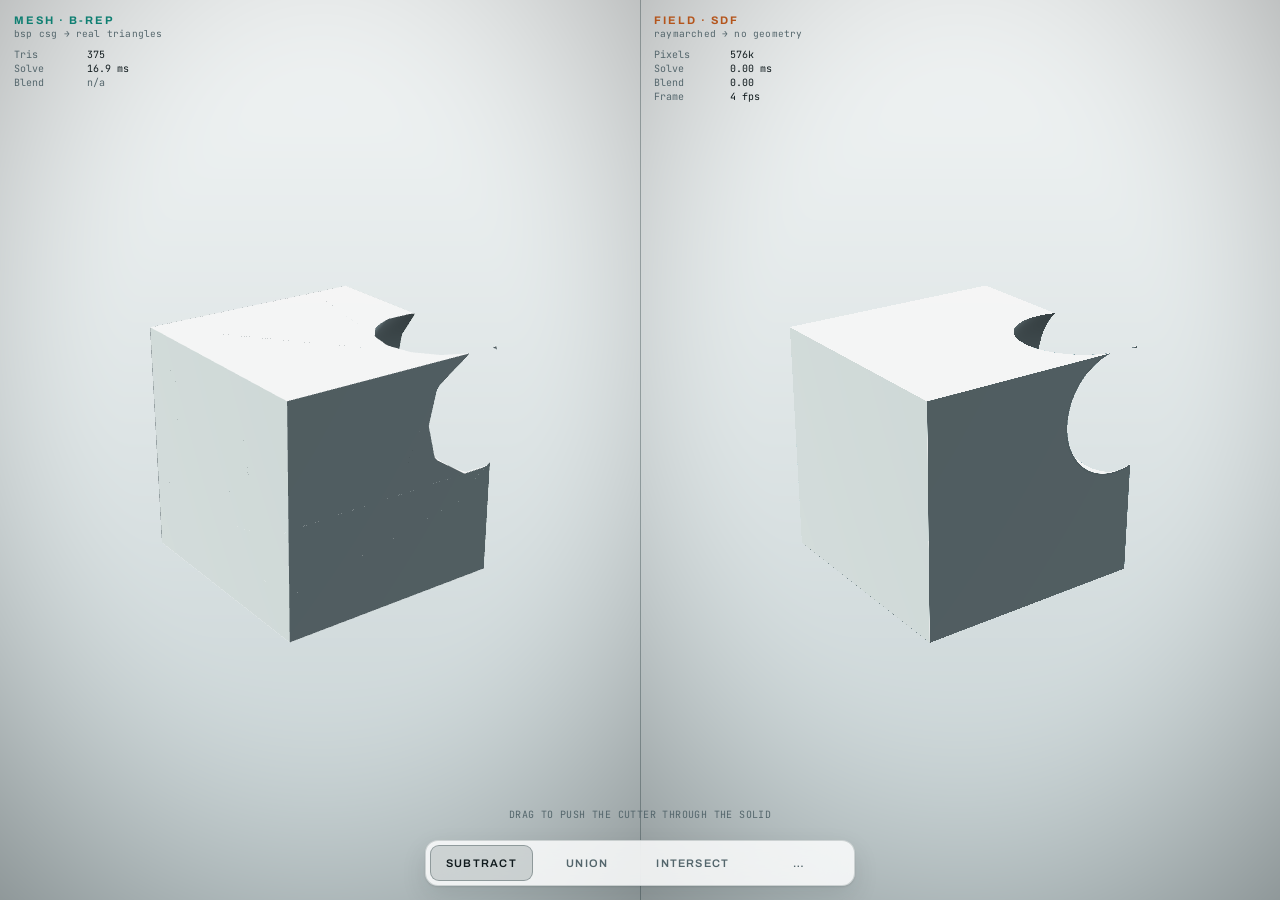
==== boolean-comparison/index.html @ e9d27399 "Add WebGL boolean demo comparing mesh CSG against an SDF A side-by-side demo of the same boolean eva" ====
<!doctype html>
<html lang="en">
<head>
<meta charset="utf-8">
<meta name="viewport" content="width=device-width, initial-scale=1, maximum-scale=1, user-scalable=no, viewport-fit=cover">
<meta name="theme-color" content="#0D1214" media="(prefers-color-scheme: dark)">
<meta name="theme-color" content="#EAEEEE" media="(prefers-color-scheme: light)">
<meta name="apple-mobile-web-app-capable" content="yes">
<meta name="mobile-web-app-capable" content="yes">
<meta name="description" content="The same boolean cut evaluated two ways: as real triangles via BSP CSG, and as a distance field via raymarching.">
<!--CONTENT-START-->
<title>Two Ways to Cut a Solid</title>
<link rel="preconnect" href="https://fonts.googleapis.com">
<link rel="preconnect" href="https://fonts.gstatic.com" crossorigin>
<link rel="stylesheet" href="https://fonts.googleapis.com/css2?family=Archivo:wght@500;600;700&family=JetBrains+Mono:wght@400;500&display=swap">
<style>
/* ---- light is the bare :root; dark redefines the same token names ---- */
:root{
  --bg:#EAEEEE; --panel:rgba(255,255,255,.82); --panel-solid:#FFFFFF;
  --line:rgba(18,38,42,.16); --line-strong:rgba(18,38,42,.32);
  --text:#101A1D; --muted:#54666C;
  --mesh:#0F7F72; --field:#B4551C;
  --shadow:0 1px 2px rgba(12,28,32,.10), 0 10px 26px rgba(12,28,32,.10);
  --scene-top:#F2F5F5; --scene-bot:#C3CFD1;
  --solid:#D8DDDE; --solid-cut:#BFC7C9;
  --key:#FFF6E9; --fill:#9FB4BA;
}
@media (prefers-color-scheme: dark){
  :root:not([data-theme="light"]){
    --bg:#0D1214; --panel:rgba(20,27,30,.80); --panel-solid:#141B1E;
    --line:rgba(150,190,198,.16); --line-strong:rgba(150,190,198,.32);
    --text:#DEE7E9; --muted:#7A8C92;
    --mesh:#4FD1C0; --field:#F0894C;
    --shadow:0 1px 2px rgba(0,0,0,.40), 0 12px 32px rgba(0,0,0,.46);
    --scene-top:#18242A; --scene-bot:#070B0D;
    --solid:#C3CBCE; --solid-cut:#98A4A8;
    --key:#FFEFD8; --fill:#31505C;
  }
}
:root[data-theme="dark"]{
  --bg:#0D1214; --panel:rgba(20,27,30,.80); --panel-solid:#141B1E;
  --line:rgba(150,190,198,.16); --line-strong:rgba(150,190,198,.32);
  --text:#DEE7E9; --muted:#7A8C92;
  --mesh:#4FD1C0; --field:#F0894C;
  --shadow:0 1px 2px rgba(0,0,0,.40), 0 12px 32px rgba(0,0,0,.46);
  --scene-top:#18242A; --scene-bot:#070B0D;
  --solid:#C3CBCE; --solid-cut:#98A4A8;
  --key:#FFEFD8; --fill:#31505C;
}

*{box-sizing:border-box;}
html,body{height:100%;margin:0;padding:0;}
body{
  background:var(--bg); color:var(--text);
  font-family:Archivo, "Helvetica Neue", Arial, sans-serif;
  overflow:hidden; overscroll-behavior:none;
  -webkit-user-select:none; user-select:none;
  -webkit-touch-callout:none; -webkit-tap-highlight-color:transparent;
  touch-action:none;
}
#stage{position:fixed; inset:0; touch-action:none;}
#gl{display:block; width:100%; height:100%; touch-action:none;}

/* ---- per-pane nameplates, coloured by which representation they mark ---- */
.plate{
  position:fixed; z-index:2; pointer-events:none;
  display:flex; flex-direction:column; gap:1px;
}
.plate .tag{
  font-size:11px; font-weight:700; letter-spacing:.18em; text-transform:uppercase;
}
.plate .sub{
  font-family:"JetBrains Mono", ui-monospace, Menlo, monospace;
  font-size:9.5px; letter-spacing:.02em; color:var(--muted);
}
.plate dl{
  margin:7px 0 0; display:grid; grid-template-columns:auto auto; gap:1px 10px;
  font-family:"JetBrains Mono", ui-monospace, Menlo, monospace;
  font-size:10px; font-variant-numeric:tabular-nums;
}
.plate dt{ color:var(--muted); }
.plate dd{ margin:0; color:var(--text); }
.plate dd.off{ color:var(--muted); }
#plateA .tag{ color:var(--mesh); }
#plateB .tag{ color:var(--field); }

/* ---- controls ---- */
.dock{
  position:fixed; left:0; right:0; bottom:0; z-index:3;
  display:flex; flex-direction:column; align-items:center; gap:9px;
  padding:0 max(14px, env(safe-area-inset-left)) max(14px, env(safe-area-inset-bottom))
            max(14px, env(safe-area-inset-right));
  pointer-events:none;
}
.card{
  pointer-events:auto;
  width:min(430px, calc(100vw - 26px));
  background:var(--panel); border:1px solid var(--line); border-radius:13px;
  box-shadow:var(--shadow);
  -webkit-backdrop-filter:blur(16px) saturate(1.35); backdrop-filter:blur(16px) saturate(1.35);
}
.seg{ display:flex; padding:4px; gap:3px; }
.seg button{ flex:1 1 0; }
button{
  font-family:inherit; font-size:11px; font-weight:600; letter-spacing:.11em; text-transform:uppercase;
  color:var(--muted); background:transparent; border:1px solid transparent; border-radius:9px;
  padding:8px 8px; min-height:36px; cursor:pointer; white-space:nowrap;
  transition:background .15s ease, color .15s ease, border-color .15s ease;
}
button:hover{ color:var(--text); background:var(--line); }
button[aria-pressed="true"]{ color:var(--text); background:var(--line); border-color:var(--line-strong); }
button:focus-visible{ outline:2px solid var(--field); outline-offset:2px; }

.knobs{ display:none; flex-direction:column; gap:9px; padding:11px 14px 12px; }
.knobs.open{ display:flex; }
.knob{ display:grid; grid-template-columns:1fr auto; align-items:baseline; gap:3px 10px; }
.knob label{ font-size:10.5px; font-weight:600; letter-spacing:.13em; text-transform:uppercase; color:var(--muted); }
.knob .val{
  font-family:"JetBrains Mono", ui-monospace, Menlo, monospace;
  font-size:10.5px; font-variant-numeric:tabular-nums; color:var(--text);
}
.knob input{ grid-column:1 / -1; }
.knob .note{
  grid-column:1 / -1; margin:-1px 0 0;
  font-family:"JetBrains Mono", ui-monospace, Menlo, monospace;
  font-size:9.5px; line-height:1.45; color:var(--muted);
}
.knob .note b{ color:var(--field); font-weight:400; }
.toggles{ display:flex; gap:3px; }
.toggles button{ flex:1 1 0; }

input[type=range]{ -webkit-appearance:none; appearance:none; width:100%; height:22px; margin:0; background:transparent; cursor:pointer; }
input[type=range]::-webkit-slider-runnable-track{ height:2px; border-radius:1px; background:var(--line-strong); }
input[type=range]::-webkit-slider-thumb{
  -webkit-appearance:none; appearance:none; width:18px; height:18px; margin-top:-8px;
  border-radius:50%; background:var(--field); border:2px solid var(--panel-solid);
  box-shadow:0 1px 3px rgba(0,0,0,.4);
}
input[type=range]::-moz-range-track{ height:2px; border-radius:1px; background:var(--line-strong); border:none; }
input[type=range]::-moz-range-thumb{ width:16px; height:16px; border-radius:50%; background:var(--field); border:2px solid var(--panel-solid); }
input[type=range]#kDetail::-webkit-slider-thumb{ background:var(--mesh); }
input[type=range]#kDetail::-moz-range-thumb{ background:var(--mesh); }
input[type=range]:focus-visible{ outline:2px solid var(--field); outline-offset:4px; border-radius:4px; }

.hint{
  font-family:"JetBrains Mono", ui-monospace, Menlo, monospace;
  font-size:10px; letter-spacing:.04em; text-transform:uppercase; color:var(--muted);
  text-align:center; transition:opacity .5s ease;
}
.hint.gone{ opacity:0; }

#divider{ position:fixed; z-index:1; background:var(--line-strong); pointer-events:none; }
#fallback{ position:fixed; inset:0; z-index:9; display:none; place-content:center; padding:32px; text-align:center; background:var(--bg); }
#fallback.show{ display:grid; }
#fallback strong{ display:block; margin-bottom:10px; font-size:14px; font-weight:700; letter-spacing:.16em; text-transform:uppercase; }
#fallback p{ max-width:34ch; margin:0 auto; line-height:1.6; color:var(--muted); font-size:15px; }

@media (prefers-reduced-motion: reduce){ *{ transition-duration:.01ms !important; } }
</style>
</head>
<body>
<div id="stage"><canvas id="gl" aria-label="Two panes comparing a mesh boolean against a signed distance field boolean"></canvas></div>

<div class="plate" id="plateA">
  <span class="tag">Mesh &middot; B-rep</span>
  <span class="sub">bsp csg &rarr; real triangles</span>
  <dl>
    <dt>Tris</dt><dd id="aTris">0</dd>
    <dt>Solve</dt><dd id="aMs">0.0 ms</dd>
    <dt>Blend</dt><dd id="aBlend" class="off">n/a</dd>
  </dl>
</div>

<div class="plate" id="plateB">
  <span class="tag">Field &middot; SDF</span>
  <span class="sub">raymarched &rarr; no geometry</span>
  <dl>
    <dt>Pixels</dt><dd id="bPix">0</dd>
    <dt>Solve</dt><dd id="bMs">0.00 ms</dd>
    <dt>Blend</dt><dd id="bBlend">0.00</dd>
    <dt>Frame</dt><dd id="bFrame">60 fps</dd>
  </dl>
</div>

<div class="dock">
  <p class="hint" id="hint">Drag to push the cutter through the solid</p>
  <div class="card">
    <div class="knobs" id="knobs">
      <div class="knob">
        <label for="kBlend">Blend radius</label><span class="val" id="vBlend">0.00</span>
        <input id="kBlend" type="range" min="0" max="0.34" step="0.01" value="0">
        <p class="note">Free in a field — one <b>smin()</b>. No mesh equivalent.</p>
      </div>
      <div class="knob">
        <label for="kDetail">Mesh detail</label><span class="val" id="vDetail">14 &times; 8</span>
        <input id="kDetail" type="range" min="8" max="28" step="2" value="14">
        <p class="note">Solve cost climbs <b>superlinearly</b>. The field never moves.</p>
      </div>
      <div class="toggles">
        <button id="bWire" type="button" aria-pressed="false">Wireframe</button>
        <button id="bHeat" type="button" aria-pressed="false">Step heat</button>
      </div>
    </div>
    <div class="seg" role="group" aria-label="Boolean operation">
      <button id="opSub" type="button" aria-pressed="true">Subtract</button>
      <button id="opUni" type="button" aria-pressed="false">Union</button>
      <button id="opInt" type="button" aria-pressed="false">Intersect</button>
      <button id="bKnobs" type="button" aria-pressed="false" aria-controls="knobs" title="Options">&hellip;</button>
    </div>
  </div>
</div>

<div id="fallback"><div>
  <strong>WebGL unavailable</strong>
  <p id="fallbackMsg">This browser could not start a WebGL context. Try Safari or Chrome with hardware acceleration enabled.</p>
</div></div>

<script>
"use strict";
(function () {

/* =========================================================================
   Two Ways to Cut a Solid

   The same boolean, evaluated two ways, under one camera and one lighting
   rig so the representation is the only variable.

     MESH   a BSP-tree CSG solver, in JS, producing real triangles
     FIELD  a signed distance function, raymarched in the fragment shader

   Both panes are told the same operation, the same box, the same cutter
   sphere. What differs is what a "solid" even means to each of them.
   ========================================================================= */

var CFG = {
  boxH: 0.62,          // half-extent of the solid being cut
  cutR: 0.46,          // radius of the cutter sphere
  reach: 0.95,         // how far the cutter can be dragged from the origin
  fov: 38 * Math.PI / 180,
  near: 0.05, far: 40,
  maxSteps: 96,
  surf: 0.0016         // raymarch hit threshold
};

var state = {
  op: 0,               // 0 subtract | 1 union | 2 intersect
  blend: 0,
  detail: 14,
  wire: false,
  heat: false,
  cut: { x: 0.52, y: 0.30, z: 0.30 },
  yaw: -0.62, pitch: 0.42,
  autoSpin: true
};

/* ------------------------------------------------------------ mat4 / mat3 */
function m4() { return new Float32Array(16); }

function perspective(o, fovy, aspect, near, far) {
  var f = 1 / Math.tan(fovy * 0.5), nf = 1 / (near - far);
  o.fill(0);
  o[0] = f / aspect; o[5] = f; o[10] = (far + near) * nf; o[11] = -1; o[14] = 2 * far * near * nf;
  return o;
}

function lookAt(o, ex, ey, ez, cx, cy, cz) {
  var zx = ex - cx, zy = ey - cy, zz = ez - cz;
  var l = 1 / Math.hypot(zx, zy, zz); zx *= l; zy *= l; zz *= l;
  var xx = zz, xy = 0, xz = -zx;                  // cross((0,1,0), z)
  l = Math.hypot(xx, xy, xz);
  if (l < 1e-6) { xx = 1; xy = 0; xz = 0; } else { l = 1 / l; xx *= l; xy *= l; xz *= l; }
  var yx = zy * xz - zz * xy, yy = zz * xx - zx * xz, yz = zx * xy - zy * xx;
  o[0] = xx; o[1] = yx; o[2] = zx; o[3] = 0;
  o[4] = xy; o[5] = yy; o[6] = zy; o[7] = 0;
  o[8] = xz; o[9] = yz; o[10] = zz; o[11] = 0;
  o[12] = -(xx * ex + xy * ey + xz * ez);
  o[13] = -(yx * ex + yy * ey + yz * ez);
  o[14] = -(zx * ex + zy * ey + zz * ez);
  o[15] = 1;
  return o;
}

function mul(o, a, b) {
  for (var c = 0; c < 4; c++) {
    var b0 = b[c * 4], b1 = b[c * 4 + 1], b2 = b[c * 4 + 2], b3 = b[c * 4 + 3];
    o[c * 4]     = a[0] * b0 + a[4] * b1 + a[8]  * b2 + a[12] * b3;
    o[c * 4 + 1] = a[1] * b0 + a[5] * b1 + a[9]  * b2 + a[13] * b3;
    o[c * 4 + 2] = a[2] * b0 + a[6] * b1 + a[10] * b2 + a[14] * b3;
    o[c * 4 + 3] = a[3] * b0 + a[7] * b1 + a[11] * b2 + a[15] * b3;
  }
  return o;
}

/* =========================================================================
   MESH SIDE - BSP-tree CSG
   The classic Thibault/Naylor construction (as popularised by Evan Wallace's
   csg.js): put each solid's polygons into a BSP tree, use each tree to clip
   the other's polygons, then splice what survives back together.

   Two deliberate departures from the usual implementation, both for
   robustness: split fragments inherit their parent's plane rather than
   recomputing one from three possibly-near-collinear vertices, and the
   cutter sphere is emitted as triangles rather than quads, because a UV
   sphere's quads are not planar and BSP clipping assumes they are.
   ========================================================================= */
var EPS = 1e-5;
var COPLANAR = 0, FRONT = 1, BACK = 2, SPANNING = 3;

function Vtx(x, y, z, nx, ny, nz) {
  this.x = x; this.y = y; this.z = z; this.nx = nx; this.ny = ny; this.nz = nz;
}
Vtx.prototype.clone = function () { return new Vtx(this.x, this.y, this.z, this.nx, this.ny, this.nz); };
Vtx.prototype.flip  = function () { this.nx = -this.nx; this.ny = -this.ny; this.nz = -this.nz; };
Vtx.prototype.lerp  = function (o, t) {
  return new Vtx(this.x + (o.x - this.x) * t, this.y + (o.y - this.y) * t, this.z + (o.z - this.z) * t,
                 this.nx + (o.nx - this.nx) * t, this.ny + (o.ny - this.ny) * t, this.nz + (o.nz - this.nz) * t);
};

function Plane(nx, ny, nz, w) { this.nx = nx; this.ny = ny; this.nz = nz; this.w = w; }
Plane.prototype.clone = function () { return new Plane(this.nx, this.ny, this.nz, this.w); };
Plane.prototype.flip  = function () { this.nx = -this.nx; this.ny = -this.ny; this.nz = -this.nz; this.w = -this.w; };

function planeFrom(v) {
  // walk the fan until three vertices give a non-degenerate normal
  var a = v[0], i, b, c, ux, uy, uz, vx, vy, vz, nx, ny, nz, l;
  for (i = 1; i + 1 < v.length; i++) {
    b = v[i]; c = v[i + 1];
    ux = b.x - a.x; uy = b.y - a.y; uz = b.z - a.z;
    vx = c.x - a.x; vy = c.y - a.y; vz = c.z - a.z;
    nx = uy * vz - uz * vy; ny = uz * vx - ux * vz; nz = ux * vy - uy * vx;
    l = Math.hypot(nx, ny, nz);
    if (l > 1e-10) return new Plane(nx / l, ny / l, nz / l, (nx / l) * a.x + (ny / l) * a.y + (nz / l) * a.z);
  }
  return new Plane(0, 1, 0, 0);                   // fully degenerate; harmless
}

function Poly(verts, plane, tag) {
  this.v = verts; this.plane = plane || planeFrom(verts); this.tag = tag || 0;
}
Poly.prototype.flip = function () {
  this.v.reverse();
  for (var i = 0; i < this.v.length; i++) this.v[i].flip();
  this.plane.flip();
};

// Sort one polygon against this plane, splitting it if it spans.
Plane.prototype.splitPolygon = function (poly, coFront, coBack, front, back) {
  var kind = 0, types = [], i, t, v = poly.v, n = v.length;
  for (i = 0; i < n; i++) {
    t = this.nx * v[i].x + this.ny * v[i].y + this.nz * v[i].z - this.w;
    var ty = (t < -EPS) ? BACK : (t > EPS) ? FRONT : COPLANAR;
    kind |= ty; types.push(ty);
  }
  if (kind === COPLANAR) {
    var d = this.nx * poly.plane.nx + this.ny * poly.plane.ny + this.nz * poly.plane.nz;
    (d > 0 ? coFront : coBack).push(poly);
  } else if (kind === FRONT) {
    front.push(poly);
  } else if (kind === BACK) {
    back.push(poly);
  } else {
    var f = [], b = [];
    for (i = 0; i < n; i++) {
      var j = (i + 1) % n, ti = types[i], tj = types[j], vi = v[i], vj = v[j];
      if (ti !== BACK)  f.push(vi);
      if (ti !== FRONT) b.push(ti !== BACK ? vi.clone() : vi);
      if ((ti | tj) === SPANNING) {
        var num = this.w - (this.nx * vi.x + this.ny * vi.y + this.nz * vi.z);
        var den = this.nx * (vj.x - vi.x) + this.ny * (vj.y - vi.y) + this.nz * (vj.z - vi.z);
        var cut = vi.lerp(vj, num / den);
        f.push(cut); b.push(cut.clone());
      }
    }
    if (f.length >= 3) front.push(new Poly(f, poly.plane.clone(), poly.tag));
    if (b.length >= 3) back.push(new Poly(b, poly.plane.clone(), poly.tag));
  }
};

function Node(polys) {
  this.plane = null; this.front = null; this.back = null; this.polys = [];
  if (polys && polys.length) this.build(polys);
}
Node.prototype.build = function (polys) {
  if (!polys.length) return;
  if (!this.plane) this.plane = polys[0].plane.clone();
  var front = [], back = [], i;
  for (i = 0; i < polys.length; i++)
    this.plane.splitPolygon(polys[i], this.polys, this.polys, front, back);
  if (front.length) { if (!this.front) this.front = new Node(); this.front.build(front); }
  if (back.length)  { if (!this.back)  this.back  = new Node(); this.back.build(back); }
};
Node.prototype.invert = function () {
  for (var i = 0; i < this.polys.length; i++) this.polys[i].flip();
  if (this.plane) this.plane.flip();
  if (this.front) this.front.invert();
  if (this.back)  this.back.invert();
  var t = this.front; this.front = this.back; this.back = t;
};
// drop the parts of `polys` that fall inside this solid
Node.prototype.clipPolygons = function (polys) {
  if (!this.plane) return polys.slice();
  var front = [], back = [], i;
  for (i = 0; i < polys.length; i++) this.plane.splitPolygon(polys[i], front, back, front, back);
  if (this.front) front = this.front.clipPolygons(front);
  if (this.back)  back  = this.back.clipPolygons(back); else back = null;
  if (back) for (i = 0; i < back.length; i++) front.push(back[i]);
  return front;
};
Node.prototype.clipTo = function (other) {
  this.polys = other.clipPolygons(this.polys);
  if (this.front) this.front.clipTo(other);
  if (this.back)  this.back.clipTo(other);
};
Node.prototype.all = function (out) {
  out = out || [];
  for (var i = 0; i < this.polys.length; i++) out.push(this.polys[i]);
  if (this.front) this.front.all(out);
  if (this.back)  this.back.all(out);
  return out;
};

function csgUnion(pa, pb) {
  var A = new Node(pa), B = new Node(pb);
  A.clipTo(B); B.clipTo(A); B.invert(); B.clipTo(A); B.invert();
  A.build(B.all());
  return A.all();
}
function csgSubtract(pa, pb) {
  var A = new Node(pa), B = new Node(pb);
  A.invert(); A.clipTo(B); B.clipTo(A); B.invert(); B.clipTo(A); B.invert();
  A.build(B.all()); A.invert();
  return A.all();
}
function csgIntersect(pa, pb) {
  var A = new Node(pa), B = new Node(pb);
  A.invert(); B.clipTo(A); B.invert(); A.clipTo(B); B.clipTo(A);
  A.build(B.all()); A.invert();
  return A.all();
}

/* ------------------------------------------------------------- primitives */
function boxPolys(h) {
  var faces = [
    [[0, 4, 6, 2], [-1, 0, 0]], [[1, 3, 7, 5], [1, 0, 0]],
    [[0, 1, 5, 4], [0, -1, 0]], [[2, 6, 7, 3], [0, 1, 0]],
    [[0, 2, 3, 1], [0, 0, -1]], [[4, 5, 7, 6], [0, 0, 1]]
  ];
  return faces.map(function (f) {
    return new Poly(f[0].map(function (i) {
      return new Vtx(h * ((i & 1) ? 1 : -1), h * ((i & 2) ? 1 : -1), h * ((i & 4) ? 1 : -1),
                     f[1][0], f[1][1], f[1][2]);
    }));
  });
}

// emitted as triangles: a UV sphere's quads are not planar, and BSP
// clipping quietly misbehaves on polygons that are not
function spherePolys(cx, cy, cz, r, slices, stacks) {
  var polys = [], i, j;
  function vert(u, v) {
    var th = u * Math.PI * 2, ph = v * Math.PI;
    var dx = Math.cos(th) * Math.sin(ph), dy = Math.cos(ph), dz = Math.sin(th) * Math.sin(ph);
    return new Vtx(cx + dx * r, cy + dy * r, cz + dz * r, dx, dy, dz);
  }
  for (i = 0; i < slices; i++) {
    for (j = 0; j < stacks; j++) {
      var u0 = i / slices, u1 = (i + 1) / slices, v0 = j / stacks, v1 = (j + 1) / stacks;
      var a = vert(u0, v0), b = vert(u1, v0), c = vert(u1, v1), d = vert(u0, v1);
      if (j > 0)          polys.push(new Poly([a, b, c.clone()], null, 1));
      if (j < stacks - 1) polys.push(new Poly([a.clone(), c, d], null, 1));
    }
  }
  return polys;
}

/* =========================================================================
   Shaders. The lighting is written once, below, and pasted into BOTH the
   raster and the raymarch fragment shaders. If the two panes were lit even
   slightly differently the comparison would be worthless.
   ========================================================================= */
var SHADE = [
"uniform vec3 uKey;",
"uniform vec3 uFill;",
"uniform vec3 uLdir;",
"uniform vec3 uSolid;",
"uniform vec3 uSolidCut;",
"",
"vec3 shoulder(vec3 c){",           // soft highlight roll-off instead of a hard clip
"  vec3 k = vec3(0.82);",
"  vec3 d = max(c - k, vec3(0.0));",
"  return min(c, k) + d / (1.0 + d / (1.0 - k));",
"}",
"",
"vec3 shade(vec3 N, vec3 V, vec3 albedo){",
"  vec3 L = normalize(uLdir);",
"  vec3 H = normalize(L + V);",
"  float ndl = max(dot(N, L), 0.0);",
"  float ndh = max(dot(N, H), 0.0);",
"  float ndv = max(dot(N, V), 0.0);",
"  float fres = pow(1.0 - ndv, 4.0);",
"  float sheen = 0.5 + 0.5 * N.y;",
"  vec3 c  = albedo * (uFill * (0.35 + 0.65 * sheen) * 0.88 + uKey * ndl * 1.22);",
"  c += uKey * pow(ndh, 44.0) * 0.85;",
"  c += uFill * fres * 0.40;",
"  return shoulder(c);",
"}"
].join("\n");

/* --------------------------------------------------------- raster (mesh) */
var VS_MESH = [
"precision highp float;",
"attribute vec3 aPos;",
"attribute vec3 aNor;",
"attribute float aTag;",
"uniform mat4 uVP;",
"varying vec3 vP; varying vec3 vN; varying float vT;",
"void main(){ vP = aPos; vN = aNor; vT = aTag; gl_Position = uVP * vec4(aPos, 1.0); }"
].join("\n");

var FS_MESH = [
"precision highp float;",
"varying vec3 vP; varying vec3 vN; varying float vT;",
"uniform vec3 uCamPos;",
SHADE,
"void main(){",
"  vec3 V = normalize(uCamPos - vP);",
"  vec3 N = normalize(vN);",
"  if (dot(N, V) < 0.0) N = -N;",   // CSG output is double-sided in places
"  vec3 albedo = mix(uSolid, uSolidCut, clamp(vT, 0.0, 1.0));",
"  gl_FragColor = vec4(shade(N, V, albedo), 1.0);",
"}"
].join("\n");

/* ------------------------------------------------------- raymarch (field) */
var VS_FULL = [
"precision highp float;",
"attribute vec2 aPos;",
"void main(){ gl_Position = vec4(aPos, 0.0, 1.0); }"
].join("\n");

var FS_SDF = [
"precision highp float;",
"uniform vec2  uOrg;",             // pane origin/size in device pixels
"uniform vec2  uSize;",
"uniform vec3  uCamPos, uCamRight, uCamUp, uCamFwd;",
"uniform float uTanHalf, uAspect;",
"uniform vec3  uCut;",
"uniform float uBoxH, uCutR, uBlend, uOp, uHeat, uSurf;",
SHADE,
"",
"float sdBox(vec3 p, float b){",
"  vec3 q = abs(p) - vec3(b);",
"  return length(max(q, 0.0)) + min(max(q.x, max(q.y, q.z)), 0.0);",
"}",
"float sdSphere(vec3 p, vec3 c, float r){ return length(p - c) - r; }",
"",
/* the entire boolean vocabulary of a distance field, in four lines */
"float smin(float a, float b, float k){",
"  if (k <= 0.0) return min(a, b);",
"  float h = clamp(0.5 + 0.5 * (b - a) / k, 0.0, 1.0);",
"  return mix(b, a, h) - k * h * (1.0 - h);",
"}",
"float smax(float a, float b, float k){ return -smin(-a, -b, k); }",
"",
"float combine(float a, float b){",
"  if (uOp < 0.5) return smax(a, -b, uBlend);",   // subtract
"  if (uOp < 1.5) return smin(a,  b, uBlend);",   // union
"  return smax(a, b, uBlend);",                   // intersect
"}",
"float map(vec3 p){ return combine(sdBox(p, uBoxH), sdSphere(p, uCut, uCutR)); }",
"",
"vec3 normalAt(vec3 p){",
"  vec2 e = vec2(1.0, -1.0) * 0.0007;",
"  return normalize(e.xyy * map(p + e.xyy) + e.yyx * map(p + e.yyx) +",
"                   e.yxy * map(p + e.yxy) + e.xxx * map(p + e.xxx));",
"}",
"",
"vec3 heatRamp(float t){",
"  vec3 a = vec3(0.03, 0.05, 0.07), b = vec3(0.12, 0.34, 0.42);",
"  vec3 c = vec3(0.94, 0.54, 0.30), d = vec3(1.0, 0.97, 0.90);",
"  if (t < 0.40) return mix(a, b, t / 0.40);",
"  if (t < 0.75) return mix(b, c, (t - 0.40) / 0.35);",
"  return mix(c, d, (t - 0.75) / 0.25);",
"}",
"",
"void main(){",
"  vec2 uv = (gl_FragCoord.xy - uOrg) / uSize * 2.0 - 1.0;",
"  vec3 rd = normalize(uCamRight * (uv.x * uTanHalf * uAspect) +",
"                      uCamUp    * (uv.y * uTanHalf) + uCamFwd);",
"  vec3 ro = uCamPos;",
"",
/* skip the empty space in front of the scene's bounding sphere */
"  float bb = dot(ro, rd);",
"  float cc = dot(ro, ro) - 1.85 * 1.85;",
"  float hh = bb * bb - cc;",
"  if (hh < 0.0) discard;",
"  float root = sqrt(hh);",
"  float t = max(-bb - root, 0.0);",
"  float tmax = -bb + root;",
"",
"  float steps = 0.0;",
"  bool hit = false;",
"  for (int i = 0; i < 96; i++){",
"    vec3 p = ro + rd * t;",
"    float d = map(p);",
"    steps += 1.0;",
"    if (d < uSurf){ hit = true; break; }",
"    t += d;",
"    if (t > tmax) break;",
"  }",
"",
"  if (uHeat > 0.5){ gl_FragColor = vec4(heatRamp(steps / 96.0), 1.0); return; }",
"  if (!hit) discard;",
"",
"  vec3 p = ro + rd * t;",
"  vec3 N = normalAt(p);",
"  vec3 V = normalize(uCamPos - p);",
/* tint whichever primitive owns this surface, matching the mesh pane's tags */
"  float db = abs(sdBox(p, uBoxH)), ds = abs(sdSphere(p, uCut, uCutR));",
"  float tag = smoothstep(0.010, -0.010, ds - db);",
"  gl_FragColor = vec4(shade(N, V, mix(uSolid, uSolidCut, tag)), 1.0);",
"}"
].join("\n");

/* ------------------------------------------------------------ wire + sky */
var VS_LINE = [
"precision highp float;",
"attribute vec3 aPos;",
"uniform mat4 uVP;",
"void main(){ gl_Position = uVP * vec4(aPos, 1.0); }"
].join("\n");

var FS_LINE = [
"precision highp float;",
"uniform vec3 uColor;",
"uniform float uAlpha;",
"void main(){ gl_FragColor = vec4(uColor, uAlpha); }"
].join("\n");

var FS_SKY = [
"precision highp float;",
"uniform vec2 uOrg, uSize;",
"uniform vec3 uTop, uBot;",
"void main(){",
"  vec2 uv = (gl_FragCoord.xy - uOrg) / uSize;",
"  vec3 c = mix(uBot, uTop, pow(clamp(uv.y, 0.0, 1.0), 0.9));",
"  c *= 1.0 - smoothstep(0.30, 1.0, distance(uv, vec2(0.5, 0.55))) * 0.38;",
"  gl_FragColor = vec4(c, 1.0);",
"}"
].join("\n");

/* ------------------------------------------------------------ gl context */
var canvas = document.getElementById("gl");
var gl = null;
try {
  var opts = { antialias: true, alpha: false, depth: true, premultipliedAlpha: false,
               powerPreference: "high-performance" };
  gl = canvas.getContext("webgl", opts) || canvas.getContext("experimental-webgl", opts);
} catch (e) { gl = null; }
if (!gl) { document.getElementById("fallback").classList.add("show"); return; }

function compile(type, src, label) {
  var sh = gl.createShader(type);
  gl.shaderSource(sh, src); gl.compileShader(sh);
  if (!gl.getShaderParameter(sh, gl.COMPILE_STATUS)) throw new Error(label + ": " + gl.getShaderInfoLog(sh));
  return sh;
}
function program(vs, fs, label) {
  var p = gl.createProgram();
  gl.attachShader(p, compile(gl.VERTEX_SHADER, vs, label + " vs"));
  gl.attachShader(p, compile(gl.FRAGMENT_SHADER, fs, label + " fs"));
  gl.linkProgram(p);
  if (!gl.getProgramParameter(p, gl.LINK_STATUS)) throw new Error(label + " link: " + gl.getProgramInfoLog(p));
  p.u = {}; p.a = {};
  var n = gl.getProgramParameter(p, gl.ACTIVE_UNIFORMS), i, d;
  for (i = 0; i < n; i++) { d = gl.getActiveUniform(p, i); p.u[d.name] = gl.getUniformLocation(p, d.name); }
  n = gl.getProgramParameter(p, gl.ACTIVE_ATTRIBUTES);
  for (i = 0; i < n; i++) { d = gl.getActiveAttrib(p, i); p.a[d.name] = gl.getAttribLocation(p, d.name); }
  p.U = function (name) { return p.u[name] === undefined ? null : p.u[name]; };
  return p;
}

var pMesh, pSdf, pLine, pSky, quadBuf, bufP, bufN, bufT, bufL;
try {
  pMesh = program(VS_MESH, FS_MESH, "mesh");
  pSdf  = program(VS_FULL, FS_SDF,  "sdf");
  pLine = program(VS_LINE, FS_LINE, "line");
  pSky  = program(VS_FULL, FS_SKY,  "sky");
} catch (err) {
  document.getElementById("fallbackMsg").textContent =
    "WebGL started but rejected the shaders. " + err.message;
  document.getElementById("fallback").classList.add("show");
  return;
}
quadBuf = gl.createBuffer();
gl.bindBuffer(gl.ARRAY_BUFFER, quadBuf);
gl.bufferData(gl.ARRAY_BUFFER, new Float32Array([-1, -1, 3, -1, -1, 3]), gl.STATIC_DRAW);
bufP = gl.createBuffer(); bufN = gl.createBuffer(); bufT = gl.createBuffer(); bufL = gl.createBuffer();

/* ------------------------------------------------------- palette from CSS */
var PAL = {};
function rgb(css, name, fb) {
  var v = css.getPropertyValue(name).trim() || fb;
  if (v.charAt(0) === "#") {
    if (v.length === 4) v = "#" + v[1] + v[1] + v[2] + v[2] + v[3] + v[3];
    return [parseInt(v.substr(1, 2), 16) / 255, parseInt(v.substr(3, 2), 16) / 255,
            parseInt(v.substr(5, 2), 16) / 255];
  }
  var m = v.match(/[\d.]+/g);
  return (m && m.length >= 3) ? [+m[0] / 255, +m[1] / 255, +m[2] / 255] : [0.5, 0.5, 0.5];
}
function readPalette() {
  var c = getComputedStyle(document.documentElement);
  PAL.top   = rgb(c, "--scene-top", "#18242A");
  PAL.bot   = rgb(c, "--scene-bot", "#070B0D");
  PAL.solid = rgb(c, "--solid",     "#C3CBCE");
  PAL.cut   = rgb(c, "--solid-cut", "#98A4A8");
  PAL.key   = rgb(c, "--key",       "#FFEFD8");
  PAL.fill  = rgb(c, "--fill",      "#31505C");
  PAL.mesh  = rgb(c, "--mesh",      "#4FD1C0");
}
readPalette();
var mqDark = window.matchMedia("(prefers-color-scheme: dark)");
(mqDark.addEventListener ? mqDark.addEventListener.bind(mqDark, "change")
                         : mqDark.addListener.bind(mqDark))(readPalette);
new MutationObserver(readPalette).observe(document.documentElement,
  { attributes: true, attributeFilter: ["data-theme", "class", "style"] });

/* ------------------------------------------ CSG evaluation + tessellation */
var MB = { P: null, N: null, T: null, L: null, tri: 0, line: 0, cap: 0, lcap: 0 };
var solved = { key: "", ms: 0, tris: 0 };

function ensure(n, ln) {
  if (n > MB.cap) {
    MB.cap = Math.max(n, MB.cap * 2, 4096);
    MB.P = new Float32Array(MB.cap * 3); MB.N = new Float32Array(MB.cap * 3);
    MB.T = new Float32Array(MB.cap);
  }
  if (ln > MB.lcap) { MB.lcap = Math.max(ln, MB.lcap * 2, 4096); MB.L = new Float32Array(MB.lcap * 3); }
}

function tessellate(polys) {
  var i, j, nv = 0, nl = 0;
  for (i = 0; i < polys.length; i++) { nv += (polys[i].v.length - 2) * 3; nl += polys[i].v.length * 2; }
  ensure(nv, nl);
  var vi = 0, li = 0;
  for (i = 0; i < polys.length; i++) {
    var v = polys[i].v, tag = polys[i].tag, n = v.length;
    for (j = 2; j < n; j++) {                       // fan triangulation for the fill
      var tri = [v[0], v[j - 1], v[j]];
      // drop slivers: CSG splitting leaves degenerate fragments that
      // otherwise z-fight into visible specks across the flat faces
      var e1x = tri[1].x - tri[0].x, e1y = tri[1].y - tri[0].y, e1z = tri[1].z - tri[0].z;
      var e2x = tri[2].x - tri[0].x, e2y = tri[2].y - tri[0].y, e2z = tri[2].z - tri[0].z;
      var cx2 = e1y * e2z - e1z * e2y, cy2 = e1z * e2x - e1x * e2z, cz2 = e1x * e2y - e1y * e2x;
      if (cx2 * cx2 + cy2 * cy2 + cz2 * cz2 < 4e-11) continue;
      for (var k = 0; k < 3; k++) {
        MB.P[vi * 3] = tri[k].x; MB.P[vi * 3 + 1] = tri[k].y; MB.P[vi * 3 + 2] = tri[k].z;
        MB.N[vi * 3] = tri[k].nx; MB.N[vi * 3 + 1] = tri[k].ny; MB.N[vi * 3 + 2] = tri[k].nz;
        MB.T[vi] = tag; vi++;
      }
    }
    for (j = 0; j < n; j++) {                       // true polygon edges, not fan diagonals
      var a = v[j], b = v[(j + 1) % n];
      MB.L[li * 3] = a.x; MB.L[li * 3 + 1] = a.y; MB.L[li * 3 + 2] = a.z; li++;
      MB.L[li * 3] = b.x; MB.L[li * 3 + 1] = b.y; MB.L[li * 3 + 2] = b.z; li++;
    }
  }
  MB.tri = vi; MB.line = li;
}

function solveMesh() {
  var stacks = Math.max(4, Math.round(state.detail * 0.6));
  var key = [state.op, state.detail, state.cut.x.toFixed(4), state.cut.y.toFixed(4),
             state.cut.z.toFixed(4)].join("|");
  if (key === solved.key) return;

  var t0 = (performance && performance.now) ? performance.now() : Date.now();
  var out;
  try {
    var A = boxPolys(CFG.boxH);
    var B = spherePolys(state.cut.x, state.cut.y, state.cut.z, CFG.cutR, state.detail, stacks);
    out = state.op === 0 ? csgSubtract(A, B) : state.op === 1 ? csgUnion(A, B) : csgIntersect(A, B);
    tessellate(out);
  } catch (err) {
    solved.key = key;                     // keep the last good mesh on screen
    return;
  }
  var t1 = (performance && performance.now) ? performance.now() : Date.now();

  solved.key = key; solved.ms = t1 - t0; solved.tris = MB.tri / 3;

  gl.bindBuffer(gl.ARRAY_BUFFER, bufP);
  gl.bufferData(gl.ARRAY_BUFFER, MB.P.subarray(0, MB.tri * 3), gl.DYNAMIC_DRAW);
  gl.bindBuffer(gl.ARRAY_BUFFER, bufN);
  gl.bufferData(gl.ARRAY_BUFFER, MB.N.subarray(0, MB.tri * 3), gl.DYNAMIC_DRAW);
  gl.bindBuffer(gl.ARRAY_BUFFER, bufT);
  gl.bufferData(gl.ARRAY_BUFFER, MB.T.subarray(0, MB.tri), gl.DYNAMIC_DRAW);
  gl.bindBuffer(gl.ARRAY_BUFFER, bufL);
  gl.bufferData(gl.ARRAY_BUFFER, MB.L.subarray(0, MB.line * 3), gl.DYNAMIC_DRAW);
}

/* ---------------------------------------------------------- panes, camera */
var divider = document.createElement("div");
divider.id = "divider";
document.body.appendChild(divider);

var W = 1, H = 1, dpr = 1, wide = false;
var paneA = { x: 0, y: 0, w: 1, h: 1 }, paneB = { x: 0, y: 0, w: 1, h: 1 };
var cam = { dist: 4, ex: 0, ey: 0, ez: 4, rx: 1, ry: 0, rz: 0, ux: 0, uy: 1, uz: 0,
            fx: 0, fy: 0, fz: -1, scale: 0.004 };
var view = m4(), proj = m4(), vp = m4();
var renderScale = 1;
var SCENE_R = 1.52;

function fitDistance(aspect) {
  var vHalf = CFG.fov * 0.5;
  var hHalf = Math.atan(Math.tan(vHalf) * aspect);
  return SCENE_R / Math.sin(Math.min(vHalf, hHalf)) * 1.06;
}

function layout() {
  dpr = Math.min(window.devicePixelRatio || 1, 2) * renderScale;
  var cw = canvas.clientWidth || window.innerWidth;
  var ch = canvas.clientHeight || window.innerHeight;
  W = Math.max(2, Math.round(cw * dpr)); H = Math.max(2, Math.round(ch * dpr));
  if (canvas.width !== W) canvas.width = W;
  if (canvas.height !== H) canvas.height = H;

  wide = (cw / ch) > 1.08;
  if (wide) {
    var half = Math.floor(W / 2);
    paneA = { x: 0, y: 0, w: half, h: H };
    paneB = { x: half, y: 0, w: W - half, h: H };
  } else {
    var hh = Math.floor(H / 2);
    paneA = { x: 0, y: hh, w: W, h: H - hh };      // GL origin is bottom-left
    paneB = { x: 0, y: 0, w: W, h: hh };
  }
  cam.dist = Math.max(fitDistance(paneA.w / paneA.h), fitDistance(paneB.w / paneB.h));
  cam.scale = (2 * cam.dist * Math.tan(CFG.fov * 0.5)) / (paneA.h / dpr);

  // place the DOM nameplates to match the GL panes
  var pad = 14, plateA = document.getElementById("plateA"), plateB = document.getElementById("plateB");
  var topInset = "max(" + pad + "px, env(safe-area-inset-top))";
  plateA.style.left = "max(" + pad + "px, env(safe-area-inset-left))";
  plateA.style.top = topInset;
  if (wide) {
    plateB.style.left = (cw / 2 + pad) + "px";
    plateB.style.right = "auto";
    plateB.style.top = topInset;
  } else {
    plateB.style.left = "max(" + pad + "px, env(safe-area-inset-left))";
    plateB.style.right = "auto";
    plateB.style.top = (ch / 2 + pad) + "px";
  }
  if (wide) {
    divider.style.left = (cw / 2) + "px"; divider.style.top = "0";
    divider.style.width = "1px"; divider.style.height = "100%";
  } else {
    divider.style.left = "0"; divider.style.top = (ch / 2) + "px";
    divider.style.width = "100%"; divider.style.height = "1px";
  }
  document.getElementById("bPix").textContent =
    (paneB.w * paneB.h / 1000 < 1000 ? Math.round(paneB.w * paneB.h / 1000) + "k"
                                     : (paneB.w * paneB.h / 1e6).toFixed(1) + "M");
}

function updateCamera() {
  var cp = Math.cos(state.pitch), sp = Math.sin(state.pitch);
  cam.ex = cam.dist * cp * Math.sin(state.yaw);
  cam.ey = cam.dist * sp;
  cam.ez = cam.dist * cp * Math.cos(state.yaw);
  var l = 1 / Math.hypot(cam.ex, cam.ey, cam.ez);
  cam.fx = -cam.ex * l; cam.fy = -cam.ey * l; cam.fz = -cam.ez * l;
  // right = normalize(cross(fwd, worldUp))
  var rx = -cam.fz, ry = 0, rz = cam.fx;         // cross(fwd, worldUp)
  l = Math.hypot(rx, ry, rz); if (l < 1e-6) { rx = 1; rz = 0; l = 1; }
  cam.rx = rx / l; cam.ry = 0; cam.rz = rz / l;
  cam.ux = cam.ry * cam.fz - cam.rz * cam.fy;
  cam.uy = cam.rz * cam.fx - cam.rx * cam.fz;
  cam.uz = cam.rx * cam.fy - cam.ry * cam.fx;
  lookAt(view, cam.ex, cam.ey, cam.ez, 0, 0, 0);
}

/* ------------------------------------------------------------------ draw */
var LDIR = [0, 1, 0];

function bindAttr(prog, name, buf, size) {
  var loc = prog.a[name];
  if (loc === undefined || loc < 0) return;
  gl.bindBuffer(gl.ARRAY_BUFFER, buf);
  gl.enableVertexAttribArray(loc);
  gl.vertexAttribPointer(loc, size, gl.FLOAT, false, 0, 0);
}

function sky(pane) {
  gl.useProgram(pSky);
  bindAttr(pSky, "aPos", quadBuf, 2);
  gl.uniform2f(pSky.U("uOrg"), pane.x, pane.y);
  gl.uniform2f(pSky.U("uSize"), pane.w, pane.h);
  gl.uniform3fv(pSky.U("uTop"), PAL.top);
  gl.uniform3fv(pSky.U("uBot"), PAL.bot);
  gl.drawArrays(gl.TRIANGLES, 0, 3);
}

function shadeUniforms(prog) {
  gl.uniform3fv(prog.U("uKey"), PAL.key);
  gl.uniform3fv(prog.U("uFill"), PAL.fill);
  gl.uniform3fv(prog.U("uSolid"), PAL.solid);
  gl.uniform3fv(prog.U("uSolidCut"), PAL.cut);
  gl.uniform3f(prog.U("uLdir"), LDIR[0], LDIR[1], LDIR[2]);
}

function draw() {
  // key light lives in camera space, so orbiting never plunges the solid
  // into darkness - and both panes are handed the identical vector
  LDIR[0] = cam.rx * -0.45 + cam.ux * 0.72 + cam.fx * -0.50;
  LDIR[1] = cam.ry * -0.45 + cam.uy * 0.72 + cam.fy * -0.50;
  LDIR[2] = cam.rz * -0.45 + cam.uz * 0.72 + cam.fz * -0.50;

  gl.enable(gl.SCISSOR_TEST);

  /* ---- pane A : real triangles from the CSG solver ---- */
  gl.viewport(paneA.x, paneA.y, paneA.w, paneA.h);
  gl.scissor(paneA.x, paneA.y, paneA.w, paneA.h);
  gl.depthMask(true);
  gl.disable(gl.DEPTH_TEST); gl.disable(gl.BLEND);
  sky(paneA);
  gl.clear(gl.DEPTH_BUFFER_BIT);
  gl.enable(gl.DEPTH_TEST);
  gl.disable(gl.CULL_FACE);                 // CSG output is shaded double-sided

  perspective(proj, CFG.fov, paneA.w / paneA.h, CFG.near, CFG.far);
  mul(vp, proj, view);
  gl.useProgram(pMesh);
  gl.uniformMatrix4fv(pMesh.U("uVP"), false, vp);
  gl.uniform3f(pMesh.U("uCamPos"), cam.ex, cam.ey, cam.ez);
  shadeUniforms(pMesh);
  bindAttr(pMesh, "aPos", bufP, 3);
  bindAttr(pMesh, "aNor", bufN, 3);
  bindAttr(pMesh, "aTag", bufT, 1);
  if (state.wire) { gl.enable(gl.POLYGON_OFFSET_FILL); gl.polygonOffset(1.0, 1.0); }
  gl.drawArrays(gl.TRIANGLES, 0, MB.tri);
  if (state.wire) {
    gl.disable(gl.POLYGON_OFFSET_FILL);
    gl.enable(gl.BLEND); gl.blendFunc(gl.SRC_ALPHA, gl.ONE_MINUS_SRC_ALPHA);
    gl.useProgram(pLine);
    gl.uniformMatrix4fv(pLine.U("uVP"), false, vp);
    gl.uniform3fv(pLine.U("uColor"), PAL.mesh);
    gl.uniform1f(pLine.U("uAlpha"), 0.62);
    bindAttr(pLine, "aPos", bufL, 3);
    gl.drawArrays(gl.LINES, 0, MB.line);
    gl.disable(gl.BLEND);
  }

  /* ---- pane B : the same solid, never built ---- */
  gl.viewport(paneB.x, paneB.y, paneB.w, paneB.h);
  gl.scissor(paneB.x, paneB.y, paneB.w, paneB.h);
  gl.disable(gl.DEPTH_TEST); gl.disable(gl.BLEND);
  sky(paneB);
  gl.useProgram(pSdf);
  bindAttr(pSdf, "aPos", quadBuf, 2);
  gl.uniform2f(pSdf.U("uOrg"), paneB.x, paneB.y);
  gl.uniform2f(pSdf.U("uSize"), paneB.w, paneB.h);
  gl.uniform3f(pSdf.U("uCamPos"), cam.ex, cam.ey, cam.ez);
  gl.uniform3f(pSdf.U("uCamRight"), cam.rx, cam.ry, cam.rz);
  gl.uniform3f(pSdf.U("uCamUp"), cam.ux, cam.uy, cam.uz);
  gl.uniform3f(pSdf.U("uCamFwd"), cam.fx, cam.fy, cam.fz);
  gl.uniform1f(pSdf.U("uTanHalf"), Math.tan(CFG.fov * 0.5));
  gl.uniform1f(pSdf.U("uAspect"), paneB.w / paneB.h);
  gl.uniform3f(pSdf.U("uCut"), state.cut.x, state.cut.y, state.cut.z);
  gl.uniform1f(pSdf.U("uBoxH"), CFG.boxH);
  gl.uniform1f(pSdf.U("uCutR"), CFG.cutR);
  gl.uniform1f(pSdf.U("uBlend"), state.blend);
  gl.uniform1f(pSdf.U("uOp"), state.op);
  gl.uniform1f(pSdf.U("uHeat"), state.heat ? 1 : 0);
  gl.uniform1f(pSdf.U("uSurf"), CFG.surf);
  shadeUniforms(pSdf);
  gl.drawArrays(gl.TRIANGLES, 0, 3);

  gl.disable(gl.SCISSOR_TEST);
}

/* ----------------------------------------------------------------- input */
var stage = document.getElementById("stage");
var hint = document.getElementById("hint");
var ptrs = new Map(), anchor = null, idle = 0;

function centroid() {
  var x = 0, y = 0;
  ptrs.forEach(function (p) { x += p.x; y += p.y; });
  var n = ptrs.size || 1;
  return { x: x / n, y: y / n, n: ptrs.size };
}
function reanchor() {
  var c = centroid();
  anchor = { cx: c.x, cy: c.y, n: c.n, yaw: state.yaw, pitch: state.pitch,
             cut: { x: state.cut.x, y: state.cut.y, z: state.cut.z } };
}
function touched() {
  idle = 0;
  if (hint && !hint.classList.contains("gone")) hint.classList.add("gone");
}
function clampCut() {
  var l = Math.hypot(state.cut.x, state.cut.y, state.cut.z);
  if (l > CFG.reach) { var f = CFG.reach / l; state.cut.x *= f; state.cut.y *= f; state.cut.z *= f; }
}

stage.addEventListener("pointerdown", function (e) {
  ptrs.set(e.pointerId, { x: e.clientX, y: e.clientY });
  if (stage.setPointerCapture) { try { stage.setPointerCapture(e.pointerId); } catch (err) {} }
  reanchor(); touched(); e.preventDefault();
});
stage.addEventListener("pointermove", function (e) {
  if (!ptrs.has(e.pointerId) || !anchor) return;
  ptrs.set(e.pointerId, { x: e.clientX, y: e.clientY });
  var c = centroid();
  if (c.n !== anchor.n) { reanchor(); return; }
  var dx = c.x - anchor.cx, dy = c.y - anchor.cy;
  if (c.n >= 2) {                                  // two fingers orbit the camera
    state.yaw = anchor.yaw + dx * 0.007;
    state.pitch = Math.max(-1.15, Math.min(1.15, anchor.pitch - dy * 0.007));
  } else {                                         // one finger pushes the cutter
    var wx = dx * cam.scale, wy = -dy * cam.scale;
    state.cut.x = anchor.cut.x + cam.rx * wx + cam.ux * wy;
    state.cut.y = anchor.cut.y + cam.ry * wx + cam.uy * wy;
    state.cut.z = anchor.cut.z + cam.rz * wx + cam.uz * wy;
    clampCut();
  }
  touched(); e.preventDefault();
});
function lift(e) {
  if (!ptrs.has(e.pointerId)) return;
  ptrs.delete(e.pointerId);
  if (ptrs.size) reanchor(); else anchor = null;
}
stage.addEventListener("pointerup", lift);
stage.addEventListener("pointercancel", lift);

stage.addEventListener("wheel", function (e) {           // wheel drives cutter depth
  var d = e.deltaY * cam.scale * 0.6;
  state.cut.x += cam.fx * d; state.cut.y += cam.fy * d; state.cut.z += cam.fz * d;
  clampCut(); touched(); e.preventDefault();
}, { passive: false });

stage.tabIndex = 0;
stage.addEventListener("keydown", function (e) {
  var s = 0.05, used = true;
  if (e.shiftKey && (e.key === "ArrowLeft" || e.key === "ArrowRight")) {
    state.yaw += (e.key === "ArrowLeft" ? -0.09 : 0.09);
  } else if (e.shiftKey && (e.key === "ArrowUp" || e.key === "ArrowDown")) {
    state.pitch = Math.max(-1.15, Math.min(1.15, state.pitch + (e.key === "ArrowUp" ? 0.09 : -0.09)));
  } else if (e.key === "ArrowLeft" || e.key === "ArrowRight") {
    var a = (e.key === "ArrowLeft" ? -s : s);
    state.cut.x += cam.rx * a; state.cut.y += cam.ry * a; state.cut.z += cam.rz * a; clampCut();
  } else if (e.key === "ArrowUp" || e.key === "ArrowDown") {
    var b = (e.key === "ArrowUp" ? s : -s);
    state.cut.x += cam.ux * b; state.cut.y += cam.uy * b; state.cut.z += cam.uz * b; clampCut();
  } else used = false;
  if (used) { touched(); e.preventDefault(); }
});

document.addEventListener("touchmove", function (e) { e.preventDefault(); }, { passive: false });
["gesturestart", "gesturechange", "gestureend"].forEach(function (n) {
  document.addEventListener(n, function (e) { e.preventDefault(); });
});

/* -------------------------------------------------------------------- UI */
var aTris = document.getElementById("aTris"), aMs = document.getElementById("aMs");
var aBlend = document.getElementById("aBlend"), bMs = document.getElementById("bMs");
var bBlend = document.getElementById("bBlend"), bFrame = document.getElementById("bFrame");

var opBtns = [document.getElementById("opSub"), document.getElementById("opUni"),
              document.getElementById("opInt")];
opBtns.forEach(function (btn, i) {
  btn.addEventListener("click", function () {
    state.op = i;
    opBtns.forEach(function (b, j) { b.setAttribute("aria-pressed", j === i ? "true" : "false"); });
    touched();
  });
});

var knobs = document.getElementById("knobs"), bKnobs = document.getElementById("bKnobs");
bKnobs.addEventListener("click", function () {
  var open = knobs.classList.toggle("open");
  bKnobs.setAttribute("aria-pressed", open ? "true" : "false");
});

function toggle(id, key) {
  var b = document.getElementById(id);
  b.addEventListener("click", function () {
    state[key] = !state[key];
    b.setAttribute("aria-pressed", state[key] ? "true" : "false");
  });
}
toggle("bWire", "wire");
toggle("bHeat", "heat");

var kBlend = document.getElementById("kBlend"), vBlend = document.getElementById("vBlend");
kBlend.addEventListener("input", function () {
  state.blend = parseFloat(kBlend.value);
  vBlend.textContent = state.blend.toFixed(2);
  bBlend.textContent = state.blend.toFixed(2);
  // the mesh side has no answer for this - say so rather than staying silent
  aBlend.textContent = state.blend > 0 ? "no equivalent" : "n/a";
  aBlend.className = state.blend > 0 ? "" : "off";
});
var kDetail = document.getElementById("kDetail"), vDetail = document.getElementById("vDetail");
kDetail.addEventListener("input", function () {
  state.detail = parseInt(kDetail.value, 10);
  vDetail.textContent = state.detail + " × " + Math.max(4, Math.round(state.detail * 0.6));
});

/* ------------------------------------------------------------- main loop */
var last = 0, teleT = 0, ftAvg = 16, slow = 0;
var reduceMotion = window.matchMedia("(prefers-reduced-motion: reduce)").matches;

function tick(now) {
  requestAnimationFrame(tick);
  if (!last) { last = now; return; }
  var dtms = now - last; last = now;
  var dt = Math.min(dtms / 1000, 0.1);
  if (dt <= 0) return;

  idle += dt;
  if (state.autoSpin && !reduceMotion && ptrs.size === 0 && idle > 3) state.yaw += 0.11 * dt;

  var before = solved.key;
  solveMesh();
  var solveCost = (solved.key !== before) ? solved.ms : 0;

  updateCamera();
  draw();

  // Only the non-CSG part of the frame says anything about GPU load, so the
  // detail slider cannot trick the page into shrinking its own resolution.
  ftAvg += ((dtms - solveCost) - ftAvg) * 0.1;
  if (ftAvg > 26 && renderScale > 0.62) {
    if (++slow > 45) { renderScale = Math.max(0.62, renderScale - 0.18); slow = 0; layout(); }
  } else slow = 0;

  teleT += dt;
  if (teleT > 0.16) {
    teleT = 0;
    aTris.textContent = solved.tris.toLocaleString();
    aMs.textContent = solved.ms.toFixed(solved.ms < 10 ? 2 : 1) + " ms";
    bMs.textContent = "0.00 ms";
    if (bFrame) bFrame.textContent = Math.round(1000 / Math.max(dtms, 1)) + " fps";
  }
}

window.addEventListener("resize", layout);
window.addEventListener("orientationchange", function () { setTimeout(layout, 220); });
document.addEventListener("visibilitychange", function () { last = 0; });

(function warmUp() {
  for (var i = 0; i < 8; i++) csgSubtract(boxPolys(CFG.boxH),
    spherePolys(0.40 + i * 0.01, 0.22, 0.20, CFG.cutR, 12, 7));
})();

layout();
updateCamera();
requestAnimationFrame(tick);

})();
</script>
<!--CONTENT-END-->
</body>
</html>
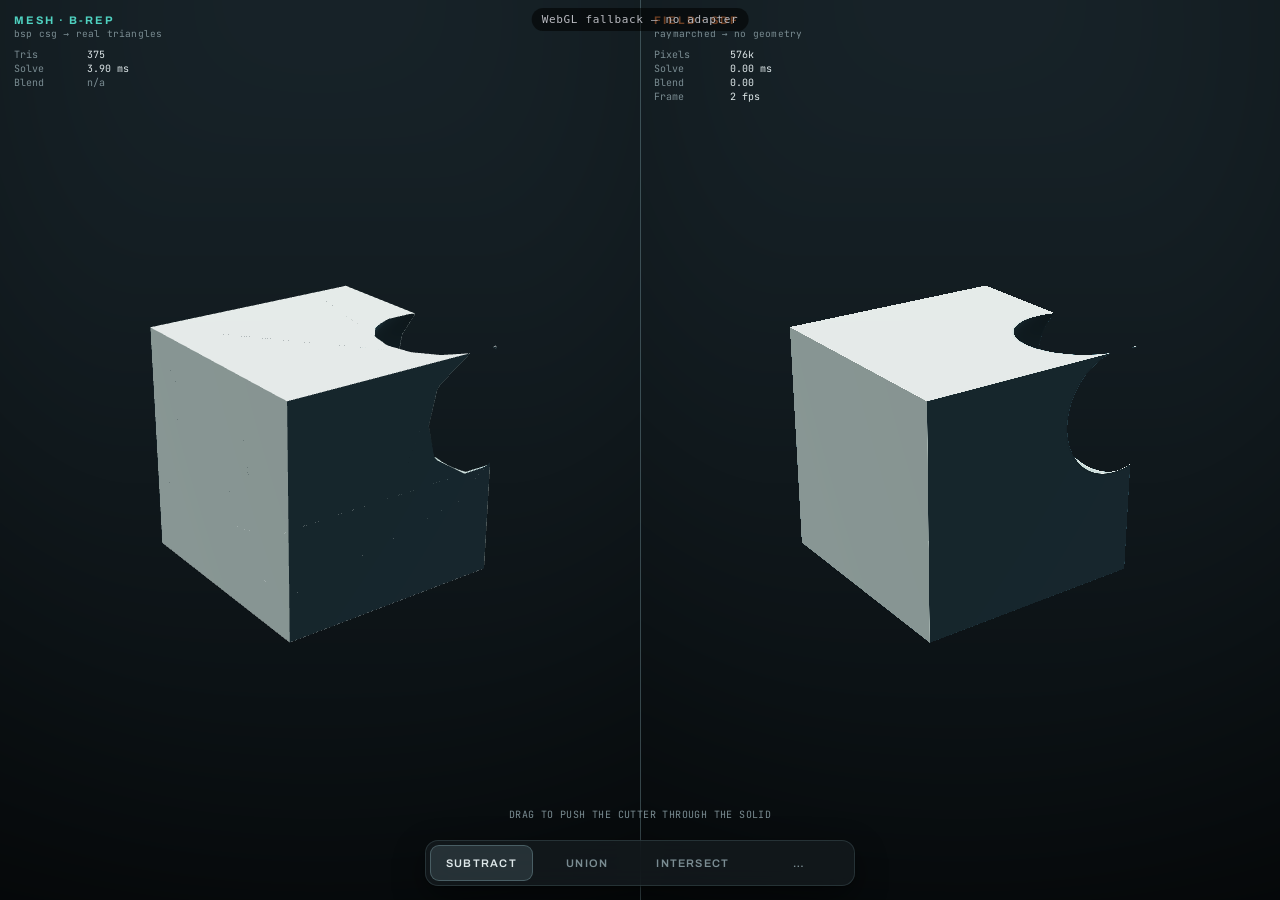
==== commit 53494251: "Bring the demos up to the fridayvfx.com LAB version: WebGPU with WebGL fallback, three new demos - b" ====
--- a/boolean-comparison/index.html
+++ b/boolean-comparison/index.html
@@ -1,18 +1,7 @@
-<!doctype html>
-<html lang="en">
-<head>
-<meta charset="utf-8">
-<meta name="viewport" content="width=device-width, initial-scale=1, maximum-scale=1, user-scalable=no, viewport-fit=cover">
-<meta name="theme-color" content="#0D1214" media="(prefers-color-scheme: dark)">
-<meta name="theme-color" content="#EAEEEE" media="(prefers-color-scheme: light)">
-<meta name="apple-mobile-web-app-capable" content="yes">
-<meta name="mobile-web-app-capable" content="yes">
-<meta name="description" content="The same boolean cut evaluated two ways: as real triangles via BSP CSG, and as a distance field via raymarching.">
-<!--CONTENT-START-->
-<title>Two Ways to Cut a Solid</title>
-<link rel="preconnect" href="https://fonts.googleapis.com">
-<link rel="preconnect" href="https://fonts.gstatic.com" crossorigin>
-<link rel="stylesheet" href="https://fonts.googleapis.com/css2?family=Archivo:wght@500;600;700&family=JetBrains+Mono:wght@400;500&display=swap">
+<!doctype html><html lang="en" data-theme="dark"><head><meta charset=utf-8>
+<title>Two Ways to Cut a Solid</title><meta name=viewport content="width=device-width,initial-scale=1"></head><body>
+
+<link rel="stylesheet" href="../fonts/fonts.css">
 <style>
 /* ---- light is the bare :root; dark redefines the same token names ---- */
 :root{
@@ -155,10 +144,22 @@
 #fallback strong{ display:block; margin-bottom:10px; font-size:14px; font-weight:700; letter-spacing:.16em; text-transform:uppercase; }
 #fallback p{ max-width:34ch; margin:0 auto; line-height:1.6; color:var(--muted); font-size:15px; }
 
+
+/* ---- Kompaktstufe: Handy und Einbettung im Rahmen. Nur kleine Fenster,
+   der Desktop bleibt wie er ist. ---- */
+@media (max-width: 640px), (max-height: 460px){
+  .plate{ padding:5px 8px; }
+  .plate .tag{ font-size:10px; }
+  .plate .sub, .plate dl{ display:none; }
+  #hint{ display:none; }
+  .seg{ padding:3px; gap:2px; }
+  .seg button, .toggles button{ font-size:10px; min-height:28px; padding:4px 8px; letter-spacing:.06em; }
+  .knobs{ max-height:min(46vh, 280px); overflow:auto; padding:8px 10px; gap:6px; }
+}
 @media (prefers-reduced-motion: reduce){ *{ transition-duration:.01ms !important; } }
 </style>
-</head>
-<body>
+
+
 <div id="stage"><canvas id="gl" aria-label="Two panes comparing a mesh boolean against a signed distance field boolean"></canvas></div>
 
 <div class="plate" id="plateA">
@@ -211,8 +212,8 @@
 </div>
 
 <div id="fallback"><div>
-  <strong>WebGL unavailable</strong>
-  <p id="fallbackMsg">This browser could not start a WebGL context. Try Safari or Chrome with hardware acceleration enabled.</p>
+  <strong>WebGPU unavailable</strong>
+  <p id="fallbackMsg">This browser could not start a WebGPU context. Try Safari or Chrome with hardware acceleration enabled.</p>
 </div></div>
 
 <script>
@@ -230,6 +231,9 @@
 
    Both panes are told the same operation, the same box, the same cutter
    sphere. What differs is what a "solid" even means to each of them.
+
+   Diese Fassung zeichnet mit WebGPU (WGSL); das WebGL-Original liegt in
+   webgl.html und wird automatisch geladen, wenn WebGPU fehlt.
    ========================================================================= */
 
 var CFG = {
@@ -261,6 +265,16 @@
   o.fill(0);
   o[0] = f / aspect; o[5] = f; o[10] = (far + near) * nf; o[11] = -1; o[14] = 2 * far * near * nf;
   return o;
+}
+
+// WebGPU-Clip-Tiefe liegt in [0, 1], WebGL in [-1, 1]: die dritte Zeile der
+// spaltenweise gespeicherten Projektionsmatrix wird umgerechnet, der Rest bleibt
+function clip01(p) {
+  p[2]  = 0.5 * p[2]  + 0.5 * p[3];
+  p[6]  = 0.5 * p[6]  + 0.5 * p[7];
+  p[10] = 0.5 * p[10] + 0.5 * p[11];
+  p[14] = 0.5 * p[14] + 0.5 * p[15];
+  return p;
 }
 
 function lookAt(o, ex, ey, ez, cx, cy, cz) {
@@ -474,228 +488,360 @@
 }
 
 /* =========================================================================
-   Shaders. The lighting is written once, below, and pasted into BOTH the
-   raster and the raymarch fragment shaders. If the two panes were lit even
-   slightly differently the comparison would be worthless.
+   Shader (WGSL). Die Beleuchtung steht einmal unten und wird in BEIDE
+   Fragment-Shader (Raster und Raymarch) eingefügt - wären die Hälften auch
+   nur leicht verschieden beleuchtet, wäre der Vergleich wertlos.
+
+   Uniform-Structs tragen ihre Byte-Offsets als Kommentar; die Schreib-
+   funktionen im Abschnitt "draw" nutzen dieselben Offsets (Float-Index =
+   Offset / 4). Ein vec3 belegt 16 Byte, ein f32 darf in seiner Lücke liegen.
    ========================================================================= */
 var SHADE = [
-"uniform vec3 uKey;",
-"uniform vec3 uFill;",
-"uniform vec3 uLdir;",
-"uniform vec3 uSolid;",
-"uniform vec3 uSolidCut;",
-"",
-"vec3 shoulder(vec3 c){",           // soft highlight roll-off instead of a hard clip
-"  vec3 k = vec3(0.82);",
-"  vec3 d = max(c - k, vec3(0.0));",
+"struct Shade {",
+"  key      : vec3<f32>,",                 // Offset  0
+"  fill     : vec3<f32>,",                 // Offset 16
+"  ldir     : vec3<f32>,",                 // Offset 32
+"  solid    : vec3<f32>,",                 // Offset 48
+"  solidCut : vec3<f32>,",                 // Offset 64 -> Größe 80
+"};",
+"@group(1) @binding(0) var<uniform> S : Shade;",
+"",
+"fn shoulder(c : vec3<f32>) -> vec3<f32> {",   // weiches Abrollen der Lichter statt hartem Clip
+"  let k = vec3<f32>(0.82);",
+"  let d = max(c - k, vec3<f32>(0.0));",
 "  return min(c, k) + d / (1.0 + d / (1.0 - k));",
 "}",
 "",
-"vec3 shade(vec3 N, vec3 V, vec3 albedo){",
-"  vec3 L = normalize(uLdir);",
-"  vec3 H = normalize(L + V);",
-"  float ndl = max(dot(N, L), 0.0);",
-"  float ndh = max(dot(N, H), 0.0);",
-"  float ndv = max(dot(N, V), 0.0);",
-"  float fres = pow(1.0 - ndv, 4.0);",
-"  float sheen = 0.5 + 0.5 * N.y;",
-"  vec3 c  = albedo * (uFill * (0.35 + 0.65 * sheen) * 0.88 + uKey * ndl * 1.22);",
-"  c += uKey * pow(ndh, 44.0) * 0.85;",
-"  c += uFill * fres * 0.40;",
+"fn shade(N : vec3<f32>, V : vec3<f32>, albedo : vec3<f32>) -> vec3<f32> {",
+"  let L = normalize(S.ldir);",
+"  let H = normalize(L + V);",
+"  let ndl = max(dot(N, L), 0.0);",
+"  let ndh = max(dot(N, H), 0.0);",
+"  let ndv = max(dot(N, V), 0.0);",
+"  let fres = pow(1.0 - ndv, 4.0);",
+"  let sheen = 0.5 + 0.5 * N.y;",
+"  var c = albedo * (S.fill * (0.35 + 0.65 * sheen) * 0.88 + S.key * ndl * 1.22);",
+"  c = c + S.key * pow(ndh, 44.0) * 0.85;",
+"  c = c + S.fill * fres * 0.40;",
 "  return shoulder(c);",
 "}"
 ].join("\n");
 
-/* --------------------------------------------------------- raster (mesh) */
-var VS_MESH = [
-"precision highp float;",
-"attribute vec3 aPos;",
-"attribute vec3 aNor;",
-"attribute float aTag;",
-"uniform mat4 uVP;",
-"varying vec3 vP; varying vec3 vN; varying float vT;",
-"void main(){ vP = aPos; vN = aNor; vT = aTag; gl_Position = uVP * vec4(aPos, 1.0); }"
-].join("\n");
-
-var FS_MESH = [
-"precision highp float;",
-"varying vec3 vP; varying vec3 vN; varying float vT;",
-"uniform vec3 uCamPos;",
-SHADE,
-"void main(){",
-"  vec3 V = normalize(uCamPos - vP);",
-"  vec3 N = normalize(vN);",
-"  if (dot(N, V) < 0.0) N = -N;",   // CSG output is double-sided in places
-"  vec3 albedo = mix(uSolid, uSolidCut, clamp(vT, 0.0, 1.0));",
-"  gl_FragColor = vec4(shade(N, V, albedo), 1.0);",
+/* ------------------------------------------- bildschirmfüllendes Dreieck */
+var VS_FULL = [
+"@vertex fn vsFull(@builtin(vertex_index) vi : u32) -> @builtin(position) vec4<f32> {",
+"  var p = array<vec2<f32>, 3>(vec2<f32>(-1.0, -1.0), vec2<f32>(3.0, -1.0), vec2<f32>(-1.0, 3.0));",
+"  return vec4<f32>(p[vi], 0.0, 1.0);",
 "}"
 ].join("\n");
 
+/* --------------------------------------------------------- raster (mesh) */
+var WGSL_MESH = [
+"struct MeshU {",
+"  vp     : mat4x4<f32>,",                 // Offset  0
+"  camPos : vec3<f32>,",                   // Offset 64 -> Größe 80
+"};",
+"@group(0) @binding(0) var<uniform> U : MeshU;",
+SHADE,
+"",
+"struct VOut {",
+"  @builtin(position) pos : vec4<f32>,",
+"  @location(0) vP : vec3<f32>,",
+"  @location(1) vN : vec3<f32>,",
+"  @location(2) vT : f32,",
+"};",
+"",
+"@vertex fn vsMesh(@location(0) aPos : vec3<f32>, @location(1) aNor : vec3<f32>,",
+"                  @location(2) aTag : f32) -> VOut {",
+"  var o : VOut;",
+"  o.pos = U.vp * vec4<f32>(aPos, 1.0);",
+"  o.vP = aPos; o.vN = aNor; o.vT = aTag;",
+"  return o;",
+"}",
+"",
+"@fragment fn fsMesh(i : VOut) -> @location(0) vec4<f32> {",
+"  let V = normalize(U.camPos - i.vP);",
+"  var N = normalize(i.vN);",
+"  if (dot(N, V) < 0.0) { N = -N; }",      // CSG-Ausgabe ist stellenweise doppelseitig
+"  let albedo = mix(S.solid, S.solidCut, clamp(i.vT, 0.0, 1.0));",
+"  return vec4<f32>(shade(N, V, albedo), 1.0);",
+"}"
+].join("\n");
+
 /* ------------------------------------------------------- raymarch (field) */
-var VS_FULL = [
-"precision highp float;",
-"attribute vec2 aPos;",
-"void main(){ gl_Position = vec4(aPos, 0.0, 1.0); }"
-].join("\n");
-
-var FS_SDF = [
-"precision highp float;",
-"uniform vec2  uOrg;",             // pane origin/size in device pixels
-"uniform vec2  uSize;",
-"uniform vec3  uCamPos, uCamRight, uCamUp, uCamFwd;",
-"uniform float uTanHalf, uAspect;",
-"uniform vec3  uCut;",
-"uniform float uBoxH, uCutR, uBlend, uOp, uHeat, uSurf;",
+var WGSL_SDF = [
+"struct SdfU {",
+"  org      : vec2<f32>,",                 // Offset   0  Ursprung/Größe der Hälfte in Gerätepixeln
+"  size     : vec2<f32>,",                 // Offset   8
+"  camPos   : vec3<f32>,",                 // Offset  16
+"  tanHalf  : f32,",                       // Offset  28
+"  camRight : vec3<f32>,",                 // Offset  32
+"  aspect   : f32,",                       // Offset  44
+"  camUp    : vec3<f32>,",                 // Offset  48
+"  boxH     : f32,",                       // Offset  60
+"  camFwd   : vec3<f32>,",                 // Offset  64
+"  cutR     : f32,",                       // Offset  76
+"  cut      : vec3<f32>,",                 // Offset  80
+"  blend    : f32,",                       // Offset  92
+"  op       : f32,",                       // Offset  96
+"  heat     : f32,",                       // Offset 100
+"  surf     : f32,",                       // Offset 104 -> Größe 112
+"};",
+"@group(0) @binding(0) var<uniform> U : SdfU;",
 SHADE,
-"",
-"float sdBox(vec3 p, float b){",
-"  vec3 q = abs(p) - vec3(b);",
-"  return length(max(q, 0.0)) + min(max(q.x, max(q.y, q.z)), 0.0);",
+VS_FULL,
+"",
+"fn sdBox(p : vec3<f32>, b : f32) -> f32 {",
+"  let q = abs(p) - vec3<f32>(b);",
+"  return length(max(q, vec3<f32>(0.0))) + min(max(q.x, max(q.y, q.z)), 0.0);",
 "}",
-"float sdSphere(vec3 p, vec3 c, float r){ return length(p - c) - r; }",
-"",
-/* the entire boolean vocabulary of a distance field, in four lines */
-"float smin(float a, float b, float k){",
-"  if (k <= 0.0) return min(a, b);",
-"  float h = clamp(0.5 + 0.5 * (b - a) / k, 0.0, 1.0);",
+"fn sdSphere(p : vec3<f32>, c : vec3<f32>, r : f32) -> f32 { return length(p - c) - r; }",
+"",
+/* das gesamte Boolesche Vokabular eines Distanzfelds, in vier Zeilen */
+"fn smin(a : f32, b : f32, k : f32) -> f32 {",
+"  if (k <= 0.0) { return min(a, b); }",
+"  let h = clamp(0.5 + 0.5 * (b - a) / k, 0.0, 1.0);",
 "  return mix(b, a, h) - k * h * (1.0 - h);",
 "}",
-"float smax(float a, float b, float k){ return -smin(-a, -b, k); }",
-"",
-"float combine(float a, float b){",
-"  if (uOp < 0.5) return smax(a, -b, uBlend);",   // subtract
-"  if (uOp < 1.5) return smin(a,  b, uBlend);",   // union
-"  return smax(a, b, uBlend);",                   // intersect
+"fn smax(a : f32, b : f32, k : f32) -> f32 { return -smin(-a, -b, k); }",
+"",
+"fn combine(a : f32, b : f32) -> f32 {",
+"  if (U.op < 0.5) { return smax(a, -b, U.blend); }",   // subtract
+"  if (U.op < 1.5) { return smin(a,  b, U.blend); }",   // union
+"  return smax(a, b, U.blend);",                         // intersect
 "}",
-"float map(vec3 p){ return combine(sdBox(p, uBoxH), sdSphere(p, uCut, uCutR)); }",
-"",
-"vec3 normalAt(vec3 p){",
-"  vec2 e = vec2(1.0, -1.0) * 0.0007;",
+"fn map(p : vec3<f32>) -> f32 { return combine(sdBox(p, U.boxH), sdSphere(p, U.cut, U.cutR)); }",
+"",
+"fn normalAt(p : vec3<f32>) -> vec3<f32> {",
+"  let e = vec2<f32>(1.0, -1.0) * 0.0007;",
 "  return normalize(e.xyy * map(p + e.xyy) + e.yyx * map(p + e.yyx) +",
 "                   e.yxy * map(p + e.yxy) + e.xxx * map(p + e.xxx));",
 "}",
 "",
-"vec3 heatRamp(float t){",
-"  vec3 a = vec3(0.03, 0.05, 0.07), b = vec3(0.12, 0.34, 0.42);",
-"  vec3 c = vec3(0.94, 0.54, 0.30), d = vec3(1.0, 0.97, 0.90);",
-"  if (t < 0.40) return mix(a, b, t / 0.40);",
-"  if (t < 0.75) return mix(b, c, (t - 0.40) / 0.35);",
+"fn heatRamp(t : f32) -> vec3<f32> {",
+"  let a = vec3<f32>(0.03, 0.05, 0.07); let b = vec3<f32>(0.12, 0.34, 0.42);",
+"  let c = vec3<f32>(0.94, 0.54, 0.30); let d = vec3<f32>(1.0, 0.97, 0.90);",
+"  if (t < 0.40) { return mix(a, b, t / 0.40); }",
+"  if (t < 0.75) { return mix(b, c, (t - 0.40) / 0.35); }",
 "  return mix(c, d, (t - 0.75) / 0.25);",
 "}",
 "",
-"void main(){",
-"  vec2 uv = (gl_FragCoord.xy - uOrg) / uSize * 2.0 - 1.0;",
-"  vec3 rd = normalize(uCamRight * (uv.x * uTanHalf * uAspect) +",
-"                      uCamUp    * (uv.y * uTanHalf) + uCamFwd);",
-"  vec3 ro = uCamPos;",
-"",
-/* skip the empty space in front of the scene's bounding sphere */
-"  float bb = dot(ro, rd);",
-"  float cc = dot(ro, ro) - 1.85 * 1.85;",
-"  float hh = bb * bb - cc;",
-"  if (hh < 0.0) discard;",
-"  float root = sqrt(hh);",
-"  float t = max(-bb - root, 0.0);",
-"  float tmax = -bb + root;",
-"",
-"  float steps = 0.0;",
-"  bool hit = false;",
-"  for (int i = 0; i < 96; i++){",
-"    vec3 p = ro + rd * t;",
-"    float d = map(p);",
-"    steps += 1.0;",
-"    if (d < uSurf){ hit = true; break; }",
-"    t += d;",
-"    if (t > tmax) break;",
+"@fragment fn fsSdf(@builtin(position) fc : vec4<f32>) -> @location(0) vec4<f32> {",
+"  var uv = (fc.xy - U.org) / U.size * 2.0 - 1.0;",
+"  uv.y = -uv.y;",   // position hat den Ursprung oben links, gl_FragCoord hatte ihn unten links
+"  let rd = normalize(U.camRight * (uv.x * U.tanHalf * U.aspect) +",
+"                     U.camUp    * (uv.y * U.tanHalf) + U.camFwd);",
+"  let ro = U.camPos;",
+"",
+/* den leeren Raum vor der Hüllkugel der Szene überspringen */
+"  let bb = dot(ro, rd);",
+"  let cc = dot(ro, ro) - 1.85 * 1.85;",
+"  let hh = bb * bb - cc;",
+"  if (hh < 0.0) { discard; }",
+"  let root = sqrt(hh);",
+"  var t = max(-bb - root, 0.0);",
+"  let tmax = -bb + root;",
+"",
+"  var steps = 0.0;",
+"  var hit = false;",
+"  for (var i = 0; i < 96; i++) {",
+"    let p = ro + rd * t;",
+"    let d = map(p);",
+"    steps = steps + 1.0;",
+"    if (d < U.surf) { hit = true; break; }",
+"    t = t + d;",
+"    if (t > tmax) { break; }",
 "  }",
 "",
-"  if (uHeat > 0.5){ gl_FragColor = vec4(heatRamp(steps / 96.0), 1.0); return; }",
-"  if (!hit) discard;",
-"",
-"  vec3 p = ro + rd * t;",
-"  vec3 N = normalAt(p);",
-"  vec3 V = normalize(uCamPos - p);",
-/* tint whichever primitive owns this surface, matching the mesh pane's tags */
-"  float db = abs(sdBox(p, uBoxH)), ds = abs(sdSphere(p, uCut, uCutR));",
-"  float tag = smoothstep(0.010, -0.010, ds - db);",
-"  gl_FragColor = vec4(shade(N, V, mix(uSolid, uSolidCut, tag)), 1.0);",
+"  if (U.heat > 0.5) { return vec4<f32>(heatRamp(steps / 96.0), 1.0); }",
+"  if (!hit) { discard; }",
+"",
+"  let p = ro + rd * t;",
+"  let N = normalAt(p);",
+"  let V = normalize(U.camPos - p);",
+/* die Fläche nach ihrem Primitiv einfärben, passend zu den Tags der Mesh-Hälfte;
+   GLSL hatte smoothstep(0.010, -0.010, ds - db) - dieselbe Kurve, hier mit
+   aufsteigenden Kanten, weil WGSL fallende Kanten nicht zusichert */
+"  let db = abs(sdBox(p, U.boxH)); let ds = abs(sdSphere(p, U.cut, U.cutR));",
+"  let tag = smoothstep(-0.010, 0.010, db - ds);",
+"  return vec4<f32>(shade(N, V, mix(S.solid, S.solidCut, tag)), 1.0);",
 "}"
 ].join("\n");
 
 /* ------------------------------------------------------------ wire + sky */
-var VS_LINE = [
-"precision highp float;",
-"attribute vec3 aPos;",
-"uniform mat4 uVP;",
-"void main(){ gl_Position = uVP * vec4(aPos, 1.0); }"
+var WGSL_LINE = [
+"struct LineU {",
+"  vp    : mat4x4<f32>,",                  // Offset  0
+"  color : vec3<f32>,",                    // Offset 64
+"  alpha : f32,",                          // Offset 76 -> Größe 80
+"};",
+"@group(0) @binding(0) var<uniform> U : LineU;",
+"@vertex fn vsLine(@location(0) aPos : vec3<f32>) -> @builtin(position) vec4<f32> {",
+"  return U.vp * vec4<f32>(aPos, 1.0);",
+"}",
+"@fragment fn fsLine() -> @location(0) vec4<f32> { return vec4<f32>(U.color, U.alpha); }"
 ].join("\n");
 
-var FS_LINE = [
-"precision highp float;",
-"uniform vec3 uColor;",
-"uniform float uAlpha;",
-"void main(){ gl_FragColor = vec4(uColor, uAlpha); }"
-].join("\n");
-
-var FS_SKY = [
-"precision highp float;",
-"uniform vec2 uOrg, uSize;",
-"uniform vec3 uTop, uBot;",
-"void main(){",
-"  vec2 uv = (gl_FragCoord.xy - uOrg) / uSize;",
-"  vec3 c = mix(uBot, uTop, pow(clamp(uv.y, 0.0, 1.0), 0.9));",
-"  c *= 1.0 - smoothstep(0.30, 1.0, distance(uv, vec2(0.5, 0.55))) * 0.38;",
-"  gl_FragColor = vec4(c, 1.0);",
+var WGSL_SKY = [
+"struct SkyU {",
+"  org  : vec2<f32>,",                     // Offset  0
+"  size : vec2<f32>,",                     // Offset  8
+"  top  : vec3<f32>,",                     // Offset 16
+"  bot  : vec3<f32>,",                     // Offset 32 -> Größe 48
+"};",
+"@group(0) @binding(0) var<uniform> U : SkyU;",
+VS_FULL,
+"",
+"@fragment fn fsSky(@builtin(position) fc : vec4<f32>) -> @location(0) vec4<f32> {",
+"  var uv = (fc.xy - U.org) / U.size;",
+"  uv.y = 1.0 - uv.y;",   // Ursprung oben links -> y nach oben wie gl_FragCoord
+"  var c = mix(U.bot, U.top, pow(clamp(uv.y, 0.0, 1.0), 0.9));",
+"  c = c * (1.0 - smoothstep(0.30, 1.0, distance(uv, vec2<f32>(0.5, 0.55))) * 0.38);",
+"  return vec4<f32>(c, 1.0);",
 "}"
 ].join("\n");
 
-/* ------------------------------------------------------------ gl context */
+/* ---------------------------------------------------------- WebGPU-Gerät */
 var canvas = document.getElementById("gl");
-var gl = null;
-try {
-  var opts = { antialias: true, alpha: false, depth: true, premultipliedAlpha: false,
-               powerPreference: "high-performance" };
-  gl = canvas.getContext("webgl", opts) || canvas.getContext("experimental-webgl", opts);
-} catch (e) { gl = null; }
-if (!gl) { document.getElementById("fallback").classList.add("show"); return; }
-
-function compile(type, src, label) {
-  var sh = gl.createShader(type);
-  gl.shaderSource(sh, src); gl.compileShader(sh);
-  if (!gl.getShaderParameter(sh, gl.COMPILE_STATUS)) throw new Error(label + ": " + gl.getShaderInfoLog(sh));
-  return sh;
-}
-function program(vs, fs, label) {
-  var p = gl.createProgram();
-  gl.attachShader(p, compile(gl.VERTEX_SHADER, vs, label + " vs"));
-  gl.attachShader(p, compile(gl.FRAGMENT_SHADER, fs, label + " fs"));
-  gl.linkProgram(p);
-  if (!gl.getProgramParameter(p, gl.LINK_STATUS)) throw new Error(label + " link: " + gl.getProgramInfoLog(p));
-  p.u = {}; p.a = {};
-  var n = gl.getProgramParameter(p, gl.ACTIVE_UNIFORMS), i, d;
-  for (i = 0; i < n; i++) { d = gl.getActiveUniform(p, i); p.u[d.name] = gl.getUniformLocation(p, d.name); }
-  n = gl.getProgramParameter(p, gl.ACTIVE_ATTRIBUTES);
-  for (i = 0; i < n; i++) { d = gl.getActiveAttrib(p, i); p.a[d.name] = gl.getAttribLocation(p, d.name); }
-  p.U = function (name) { return p.u[name] === undefined ? null : p.u[name]; };
-  return p;
-}
-
-var pMesh, pSdf, pLine, pSky, quadBuf, bufP, bufN, bufT, bufL;
-try {
-  pMesh = program(VS_MESH, FS_MESH, "mesh");
-  pSdf  = program(VS_FULL, FS_SDF,  "sdf");
-  pLine = program(VS_LINE, FS_LINE, "line");
-  pSky  = program(VS_FULL, FS_SKY,  "sky");
-} catch (err) {
-  document.getElementById("fallbackMsg").textContent =
-    "WebGL started but rejected the shaders. " + err.message;
+var device = null, context = null, format = null;
+
+function zeigeHinweis(text) {                    // Hinweis-Overlay, nur für Geräteverlust zur Laufzeit
+  document.getElementById("fallbackMsg").textContent = text;
   document.getElementById("fallback").classList.add("show");
-  return;
-}
-quadBuf = gl.createBuffer();
-gl.bindBuffer(gl.ARRAY_BUFFER, quadBuf);
-gl.bufferData(gl.ARRAY_BUFFER, new Float32Array([-1, -1, 3, -1, -1, 3]), gl.STATIC_DRAW);
-bufP = gl.createBuffer(); bufN = gl.createBuffer(); bufT = gl.createBuffer(); bufL = gl.createBuffer();
+}
+function rueckfall(grund) {
+  console.error("WebGPU unavailable (" + grund + "), switching to the WebGL version");
+  location.replace("webgl.html#fallback=" + encodeURIComponent(grund));
+}
+async function starteWebGPU(canvas) {
+  if (!navigator.gpu) return rueckfall(window.isSecureContext ? "no navigator.gpu" : "insecure context, WebGPU needs https or localhost");
+  var adapter = await navigator.gpu.requestAdapter();
+  if (!adapter) return rueckfall("no adapter");
+  var device = await adapter.requestDevice();
+  device.addEventListener("uncapturederror", function (e) { console.error("WebGPU:", e.error.message); });
+  device.lost.then(function (info) { if (info.reason !== "destroyed") zeigeHinweis("GPU device lost: " + info.message); });
+  var context = canvas.getContext("webgpu");
+  var format = navigator.gpu.getPreferredCanvasFormat();
+  context.configure({ device: device, format: format, alphaMode: "opaque" });
+  return { adapter: adapter, device: device, context: context, format: format };
+}
+
+/* Shader-Modul anlegen und die Übersetzungsmeldungen (Zeile:Spalte im WGSL)
+   in die Konsole geben */
+async function modul(code, label) {
+  var m = device.createShaderModule({ label: label, code: code });
+  var info = await m.getCompilationInfo();
+  for (var i = 0; i < info.messages.length; i++) {
+    var msg = info.messages[i];
+    var text = "WGSL " + label + " " + msg.type + " " + msg.lineNum + ":" + msg.linePos + " " + msg.message;
+    if (msg.type === "error") console.error(text); else console.warn(text);
+  }
+  return m;
+}
+
+/* GPU-Ressourcen: Pipelines, Uniform-Puffer, Bind-Groups, Vertex-Puffer,
+   MSAA-/Tiefenziele */
+var G = { bglU: null, pipeSky: null, pipeMesh: null, pipeMeshOffset: null, pipeLine: null, pipeSdf: null,
+          uShade: null, uMesh: null, uSdf: null, uLine: null, uSky: [null, null],
+          bgShade: null, bgMesh: null, bgSdf: null, bgLine: null, bgSky: [null, null],
+          bufP: null, bufN: null, bufT: null, bufL: null, cap: 0, lcap: 0,
+          msaaTex: null, depthTex: null, msaaView: null, depthView: null };
+
+function uniformPuffer(bytes, label) {
+  return device.createBuffer({ label: label, size: bytes,
+                               usage: GPUBufferUsage.UNIFORM | GPUBufferUsage.COPY_DST });
+}
+function bindGroup(buf) {
+  return device.createBindGroup({ layout: G.bglU, entries: [{ binding: 0, resource: { buffer: buf } }] });
+}
+
+async function baueGpu() {
+  var DEPTH = "depth24plus", MSAA = { count: 4 };   // 4x wie antialias:true in WebGL
+  G.bglU = device.createBindGroupLayout({ entries: [
+    { binding: 0, visibility: GPUShaderStage.VERTEX | GPUShaderStage.FRAGMENT, buffer: { type: "uniform" } } ] });
+  var plEins = device.createPipelineLayout({ bindGroupLayouts: [G.bglU] });          // Himmel, Linien
+  var plZwei = device.createPipelineLayout({ bindGroupLayouts: [G.bglU, G.bglU] });  // Mesh, SDF (+ Shade)
+
+  var mSky  = await modul(WGSL_SKY,  "sky");
+  var mMesh = await modul(WGSL_MESH, "mesh");
+  var mLine = await modul(WGSL_LINE, "line");
+  var mSdf  = await modul(WGSL_SDF,  "sdf");
+
+  /* Himmel: kein Tiefentest, kein Tiefenschreiben (DEPTH_TEST war aus) */
+  G.pipeSky = device.createRenderPipeline({
+    label: "sky", layout: plEins,
+    vertex: { module: mSky, entryPoint: "vsFull" },
+    fragment: { module: mSky, entryPoint: "fsSky", targets: [{ format: format }] },
+    primitive: { topology: "triangle-list" },
+    depthStencil: { format: DEPTH, depthWriteEnabled: false, depthCompare: "always" },
+    multisample: MSAA });
+
+  /* Mesh: Tiefentest LESS mit Schreiben, doppelseitig (kein Culling); zweite
+     Fassung mit Polygon-Offset (1, 1) für die Füllung unter dem Drahtgitter */
+  function meshPipe(label, offset) {
+    return device.createRenderPipeline({
+      label: label, layout: plZwei,
+      vertex: { module: mMesh, entryPoint: "vsMesh", buffers: [
+        { arrayStride: 12, attributes: [{ shaderLocation: 0, offset: 0, format: "float32x3" }] },
+        { arrayStride: 12, attributes: [{ shaderLocation: 1, offset: 0, format: "float32x3" }] },
+        { arrayStride: 4,  attributes: [{ shaderLocation: 2, offset: 0, format: "float32" }] } ] },
+      fragment: { module: mMesh, entryPoint: "fsMesh", targets: [{ format: format }] },
+      primitive: { topology: "triangle-list", cullMode: "none" },
+      depthStencil: { format: DEPTH, depthWriteEnabled: true, depthCompare: "less",
+                      depthBias: offset ? 1 : 0, depthBiasSlopeScale: offset ? 1.0 : 0.0, depthBiasClamp: 0.0 },
+      multisample: MSAA });
+  }
+  G.pipeMesh = meshPipe("mesh", false);
+  G.pipeMeshOffset = meshPipe("mesh-offset", true);
+
+  /* Drahtgitter: 1-px-Linien, Blend SRC_ALPHA / ONE_MINUS_SRC_ALPHA, Tiefentest wie das Mesh */
+  G.pipeLine = device.createRenderPipeline({
+    label: "line", layout: plEins,
+    vertex: { module: mLine, entryPoint: "vsLine", buffers: [
+      { arrayStride: 12, attributes: [{ shaderLocation: 0, offset: 0, format: "float32x3" }] } ] },
+    fragment: { module: mLine, entryPoint: "fsLine", targets: [{ format: format, blend: {
+      color: { srcFactor: "src-alpha", dstFactor: "one-minus-src-alpha", operation: "add" },
+      alpha: { srcFactor: "src-alpha", dstFactor: "one-minus-src-alpha", operation: "add" } } }] },
+    primitive: { topology: "line-list" },
+    depthStencil: { format: DEPTH, depthWriteEnabled: true, depthCompare: "less" },
+    multisample: MSAA });
+
+  /* Raymarch: bildschirmfüllendes Dreieck, kein Tiefentest, discard wo nichts getroffen */
+  G.pipeSdf = device.createRenderPipeline({
+    label: "sdf", layout: plZwei,
+    vertex: { module: mSdf, entryPoint: "vsFull" },
+    fragment: { module: mSdf, entryPoint: "fsSdf", targets: [{ format: format }] },
+    primitive: { topology: "triangle-list" },
+    depthStencil: { format: DEPTH, depthWriteEnabled: false, depthCompare: "always" },
+    multisample: MSAA });
+
+  G.uShade = uniformPuffer(80, "shade");  G.bgShade = bindGroup(G.uShade);
+  G.uMesh  = uniformPuffer(80, "mesh");   G.bgMesh  = bindGroup(G.uMesh);
+  G.uSdf   = uniformPuffer(112, "sdf");   G.bgSdf   = bindGroup(G.uSdf);
+  G.uLine  = uniformPuffer(80, "line");   G.bgLine  = bindGroup(G.uLine);
+  // der Himmel wird je Frame zweimal gezeichnet (eine Hälfte je Aufruf); ein
+  // zweites writeBuffer vor dem Submit träfe beide Aufrufe, darum zwei Puffer
+  G.uSky[0] = uniformPuffer(48, "skyA");  G.bgSky[0] = bindGroup(G.uSky[0]);
+  G.uSky[1] = uniformPuffer(48, "skyB");  G.bgSky[1] = bindGroup(G.uSky[1]);
+}
+
+/* Vertex-Puffer der Mesh-Hälfte: wachsen nur mit MB.cap und werden bei jeder
+   Neuberechnung per writeBuffer gefüllt - nie je Frame neu angelegt */
+function sichereVertexPuffer() {
+  var usage = GPUBufferUsage.VERTEX | GPUBufferUsage.COPY_DST;
+  if (MB.cap > G.cap) {
+    if (G.bufP) { G.bufP.destroy(); G.bufN.destroy(); G.bufT.destroy(); }
+    G.cap = MB.cap;
+    G.bufP = device.createBuffer({ label: "pos", size: G.cap * 12, usage: usage });
+    G.bufN = device.createBuffer({ label: "nor", size: G.cap * 12, usage: usage });
+    G.bufT = device.createBuffer({ label: "tag", size: G.cap * 4,  usage: usage });
+  }
+  if (MB.lcap > G.lcap) {
+    if (G.bufL) G.bufL.destroy();
+    G.lcap = MB.lcap;
+    G.bufL = device.createBuffer({ label: "line", size: G.lcap * 12, usage: usage });
+  }
+}
 
 /* ------------------------------------------------------- palette from CSS */
 var PAL = {};
@@ -790,14 +936,14 @@
 
   solved.key = key; solved.ms = t1 - t0; solved.tris = MB.tri / 3;
 
-  gl.bindBuffer(gl.ARRAY_BUFFER, bufP);
-  gl.bufferData(gl.ARRAY_BUFFER, MB.P.subarray(0, MB.tri * 3), gl.DYNAMIC_DRAW);
-  gl.bindBuffer(gl.ARRAY_BUFFER, bufN);
-  gl.bufferData(gl.ARRAY_BUFFER, MB.N.subarray(0, MB.tri * 3), gl.DYNAMIC_DRAW);
-  gl.bindBuffer(gl.ARRAY_BUFFER, bufT);
-  gl.bufferData(gl.ARRAY_BUFFER, MB.T.subarray(0, MB.tri), gl.DYNAMIC_DRAW);
-  gl.bindBuffer(gl.ARRAY_BUFFER, bufL);
-  gl.bufferData(gl.ARRAY_BUFFER, MB.L.subarray(0, MB.line * 3), gl.DYNAMIC_DRAW);
+  // Vertex-Puffer nur bei einer Neuberechnung füllen (writeBuffer), nie je Frame anlegen
+  sichereVertexPuffer();
+  if (MB.tri > 0) {
+    device.queue.writeBuffer(G.bufP, 0, MB.P, 0, MB.tri * 3);
+    device.queue.writeBuffer(G.bufN, 0, MB.N, 0, MB.tri * 3);
+    device.queue.writeBuffer(G.bufT, 0, MB.T, 0, MB.tri);
+  }
+  if (MB.line > 0) device.queue.writeBuffer(G.bufL, 0, MB.L, 0, MB.line * 3);
 }
 
 /* ---------------------------------------------------------- panes, camera */
@@ -819,6 +965,20 @@
   return SCENE_R / Math.sin(Math.min(vHalf, hHalf)) * 1.06;
 }
 
+/* MSAA-Farb- und Tiefentextur in Canvas-Größe (4x, wie antialias:true in WebGL);
+   bei Größenänderung neu anlegen und die alten freigeben */
+function sichereZiele() {
+  if (G.msaaTex && G.msaaTex.width === W && G.msaaTex.height === H) return;
+  if (G.msaaTex) G.msaaTex.destroy();
+  if (G.depthTex) G.depthTex.destroy();
+  G.msaaTex = device.createTexture({ label: "msaa", size: [W, H], sampleCount: 4, format: format,
+                                     usage: GPUTextureUsage.RENDER_ATTACHMENT });
+  G.depthTex = device.createTexture({ label: "depth", size: [W, H], sampleCount: 4, format: "depth24plus",
+                                      usage: GPUTextureUsage.RENDER_ATTACHMENT });
+  G.msaaView = G.msaaTex.createView();
+  G.depthView = G.depthTex.createView();
+}
+
 function layout() {
   dpr = Math.min(window.devicePixelRatio || 1, 2) * renderScale;
   var cw = canvas.clientWidth || window.innerWidth;
@@ -826,6 +986,7 @@
   W = Math.max(2, Math.round(cw * dpr)); H = Math.max(2, Math.round(ch * dpr));
   if (canvas.width !== W) canvas.width = W;
   if (canvas.height !== H) canvas.height = H;
+  sichereZiele();
 
   wide = (cw / ch) > 1.08;
   if (wide) {
@@ -834,8 +995,8 @@
     paneB = { x: half, y: 0, w: W - half, h: H };
   } else {
     var hh = Math.floor(H / 2);
-    paneA = { x: 0, y: hh, w: W, h: H - hh };      // GL origin is bottom-left
-    paneB = { x: 0, y: 0, w: W, h: hh };
+    paneA = { x: 0, y: 0, w: W, h: H - hh };       // WebGPU-Ursprung ist oben links: A oben, B unten
+    paneB = { x: 0, y: H - hh, w: W, h: hh };
   }
   cam.dist = Math.max(fitDistance(paneA.w / paneA.h), fitDistance(paneB.w / paneB.h));
   cam.scale = (2 * cam.dist * Math.tan(CFG.fov * 0.5)) / (paneA.h / dpr);
@@ -886,30 +1047,43 @@
 /* ------------------------------------------------------------------ draw */
 var LDIR = [0, 1, 0];
 
-function bindAttr(prog, name, buf, size) {
-  var loc = prog.a[name];
-  if (loc === undefined || loc < 0) return;
-  gl.bindBuffer(gl.ARRAY_BUFFER, buf);
-  gl.enableVertexAttribArray(loc);
-  gl.vertexAttribPointer(loc, size, gl.FLOAT, false, 0, 0);
-}
-
-function sky(pane) {
-  gl.useProgram(pSky);
-  bindAttr(pSky, "aPos", quadBuf, 2);
-  gl.uniform2f(pSky.U("uOrg"), pane.x, pane.y);
-  gl.uniform2f(pSky.U("uSize"), pane.w, pane.h);
-  gl.uniform3fv(pSky.U("uTop"), PAL.top);
-  gl.uniform3fv(pSky.U("uBot"), PAL.bot);
-  gl.drawArrays(gl.TRIANGLES, 0, 3);
-}
-
-function shadeUniforms(prog) {
-  gl.uniform3fv(prog.U("uKey"), PAL.key);
-  gl.uniform3fv(prog.U("uFill"), PAL.fill);
-  gl.uniform3fv(prog.U("uSolid"), PAL.solid);
-  gl.uniform3fv(prog.U("uSolidCut"), PAL.cut);
-  gl.uniform3f(prog.U("uLdir"), LDIR[0], LDIR[1], LDIR[2]);
+/* Uniform-Structs mit festen Byte-Offsets füllen (Float-Index = Offset / 4),
+   siehe die Struct-Kommentare in den WGSL-Quellen oben */
+var F_SHADE = new Float32Array(20), F_MESH = new Float32Array(20), F_LINE = new Float32Array(20);
+var F_SDF = new Float32Array(28), F_SKY = new Float32Array(12);
+
+function put3(f, i, v) { f[i] = v[0]; f[i + 1] = v[1]; f[i + 2] = v[2]; }
+
+function schreibeShade() {                        // Shade: key 0, fill 16, ldir 32, solid 48, solidCut 64
+  put3(F_SHADE, 0, PAL.key); put3(F_SHADE, 4, PAL.fill); put3(F_SHADE, 8, LDIR);
+  put3(F_SHADE, 12, PAL.solid); put3(F_SHADE, 16, PAL.cut);
+  device.queue.writeBuffer(G.uShade, 0, F_SHADE);
+}
+function schreibeSky(i, pane) {                   // SkyU: org 0, size 8, top 16, bot 32
+  F_SKY[0] = pane.x; F_SKY[1] = pane.y; F_SKY[2] = pane.w; F_SKY[3] = pane.h;
+  put3(F_SKY, 4, PAL.top); put3(F_SKY, 8, PAL.bot);
+  device.queue.writeBuffer(G.uSky[i], 0, F_SKY);
+}
+function schreibeMesh() {                         // MeshU: vp 0, camPos 64
+  F_MESH.set(vp, 0);
+  F_MESH[16] = cam.ex; F_MESH[17] = cam.ey; F_MESH[18] = cam.ez;
+  device.queue.writeBuffer(G.uMesh, 0, F_MESH);
+}
+function schreibeLine() {                         // LineU: vp 0, color 64, alpha 76
+  F_LINE.set(vp, 0);
+  put3(F_LINE, 16, PAL.mesh); F_LINE[19] = 0.62;
+  device.queue.writeBuffer(G.uLine, 0, F_LINE);
+}
+function schreibeSdf(pane) {                      // SdfU: Offsets siehe Struct-Kommentar
+  var f = F_SDF;
+  f[0] = pane.x; f[1] = pane.y; f[2] = pane.w; f[3] = pane.h;
+  f[4] = cam.ex; f[5] = cam.ey; f[6] = cam.ez;     f[7] = Math.tan(CFG.fov * 0.5);
+  f[8] = cam.rx; f[9] = cam.ry; f[10] = cam.rz;    f[11] = pane.w / pane.h;
+  f[12] = cam.ux; f[13] = cam.uy; f[14] = cam.uz;  f[15] = CFG.boxH;
+  f[16] = cam.fx; f[17] = cam.fy; f[18] = cam.fz;  f[19] = CFG.cutR;
+  f[20] = state.cut.x; f[21] = state.cut.y; f[22] = state.cut.z; f[23] = state.blend;
+  f[24] = state.op; f[25] = state.heat ? 1 : 0; f[26] = CFG.surf; f[27] = 0;
+  device.queue.writeBuffer(G.uSdf, 0, f);
 }
 
 function draw() {
@@ -919,67 +1093,62 @@
   LDIR[1] = cam.ry * -0.45 + cam.uy * 0.72 + cam.fy * -0.50;
   LDIR[2] = cam.rz * -0.45 + cam.uz * 0.72 + cam.fz * -0.50;
 
-  gl.enable(gl.SCISSOR_TEST);
+  perspective(proj, CFG.fov, paneA.w / paneA.h, CFG.near, CFG.far);
+  clip01(proj);                                   // Tiefe 0…1 statt -1…1
+  mul(vp, proj, view);
+
+  // alle Uniforms vor dem Submit schreiben; writeBuffer liegt in der Queue davor
+  schreibeShade();
+  schreibeSky(0, paneA); schreibeSky(1, paneB);
+  schreibeMesh();
+  if (state.wire) schreibeLine();
+  schreibeSdf(paneB);
+
+  // ein Render-Pass für beide Hälften: die MSAA-Farbe wird in die Canvas-Textur
+  // aufgelöst, die Tiefe wird einmal gelöscht (nur Hälfte A testet sie)
+  var enc = device.createCommandEncoder();
+  var pass = enc.beginRenderPass({
+    colorAttachments: [{ view: G.msaaView, resolveTarget: context.getCurrentTexture().createView(),
+                         loadOp: "clear", clearValue: { r: 0, g: 0, b: 0, a: 1 }, storeOp: "discard" }],
+    depthStencilAttachment: { view: G.depthView, depthClearValue: 1.0,
+                              depthLoadOp: "clear", depthStoreOp: "discard" }
+  });
 
   /* ---- pane A : real triangles from the CSG solver ---- */
-  gl.viewport(paneA.x, paneA.y, paneA.w, paneA.h);
-  gl.scissor(paneA.x, paneA.y, paneA.w, paneA.h);
-  gl.depthMask(true);
-  gl.disable(gl.DEPTH_TEST); gl.disable(gl.BLEND);
-  sky(paneA);
-  gl.clear(gl.DEPTH_BUFFER_BIT);
-  gl.enable(gl.DEPTH_TEST);
-  gl.disable(gl.CULL_FACE);                 // CSG output is shaded double-sided
-
-  perspective(proj, CFG.fov, paneA.w / paneA.h, CFG.near, CFG.far);
-  mul(vp, proj, view);
-  gl.useProgram(pMesh);
-  gl.uniformMatrix4fv(pMesh.U("uVP"), false, vp);
-  gl.uniform3f(pMesh.U("uCamPos"), cam.ex, cam.ey, cam.ez);
-  shadeUniforms(pMesh);
-  bindAttr(pMesh, "aPos", bufP, 3);
-  bindAttr(pMesh, "aNor", bufN, 3);
-  bindAttr(pMesh, "aTag", bufT, 1);
-  if (state.wire) { gl.enable(gl.POLYGON_OFFSET_FILL); gl.polygonOffset(1.0, 1.0); }
-  gl.drawArrays(gl.TRIANGLES, 0, MB.tri);
-  if (state.wire) {
-    gl.disable(gl.POLYGON_OFFSET_FILL);
-    gl.enable(gl.BLEND); gl.blendFunc(gl.SRC_ALPHA, gl.ONE_MINUS_SRC_ALPHA);
-    gl.useProgram(pLine);
-    gl.uniformMatrix4fv(pLine.U("uVP"), false, vp);
-    gl.uniform3fv(pLine.U("uColor"), PAL.mesh);
-    gl.uniform1f(pLine.U("uAlpha"), 0.62);
-    bindAttr(pLine, "aPos", bufL, 3);
-    gl.drawArrays(gl.LINES, 0, MB.line);
-    gl.disable(gl.BLEND);
+  pass.setViewport(paneA.x, paneA.y, paneA.w, paneA.h, 0, 1);
+  pass.setScissorRect(paneA.x, paneA.y, paneA.w, paneA.h);
+  pass.setPipeline(G.pipeSky);
+  pass.setBindGroup(0, G.bgSky[0]);
+  pass.draw(3);
+  pass.setPipeline(state.wire ? G.pipeMeshOffset : G.pipeMesh);   // Polygon-Offset nur unter dem Drahtgitter
+  pass.setBindGroup(0, G.bgMesh);
+  pass.setBindGroup(1, G.bgShade);
+  if (MB.tri > 0) {
+    pass.setVertexBuffer(0, G.bufP);
+    pass.setVertexBuffer(1, G.bufN);
+    pass.setVertexBuffer(2, G.bufT);
+    pass.draw(MB.tri);
+  }
+  if (state.wire && MB.line > 0) {
+    pass.setPipeline(G.pipeLine);
+    pass.setBindGroup(0, G.bgLine);
+    pass.setVertexBuffer(0, G.bufL);
+    pass.draw(MB.line);
   }
 
   /* ---- pane B : the same solid, never built ---- */
-  gl.viewport(paneB.x, paneB.y, paneB.w, paneB.h);
-  gl.scissor(paneB.x, paneB.y, paneB.w, paneB.h);
-  gl.disable(gl.DEPTH_TEST); gl.disable(gl.BLEND);
-  sky(paneB);
-  gl.useProgram(pSdf);
-  bindAttr(pSdf, "aPos", quadBuf, 2);
-  gl.uniform2f(pSdf.U("uOrg"), paneB.x, paneB.y);
-  gl.uniform2f(pSdf.U("uSize"), paneB.w, paneB.h);
-  gl.uniform3f(pSdf.U("uCamPos"), cam.ex, cam.ey, cam.ez);
-  gl.uniform3f(pSdf.U("uCamRight"), cam.rx, cam.ry, cam.rz);
-  gl.uniform3f(pSdf.U("uCamUp"), cam.ux, cam.uy, cam.uz);
-  gl.uniform3f(pSdf.U("uCamFwd"), cam.fx, cam.fy, cam.fz);
-  gl.uniform1f(pSdf.U("uTanHalf"), Math.tan(CFG.fov * 0.5));
-  gl.uniform1f(pSdf.U("uAspect"), paneB.w / paneB.h);
-  gl.uniform3f(pSdf.U("uCut"), state.cut.x, state.cut.y, state.cut.z);
-  gl.uniform1f(pSdf.U("uBoxH"), CFG.boxH);
-  gl.uniform1f(pSdf.U("uCutR"), CFG.cutR);
-  gl.uniform1f(pSdf.U("uBlend"), state.blend);
-  gl.uniform1f(pSdf.U("uOp"), state.op);
-  gl.uniform1f(pSdf.U("uHeat"), state.heat ? 1 : 0);
-  gl.uniform1f(pSdf.U("uSurf"), CFG.surf);
-  shadeUniforms(pSdf);
-  gl.drawArrays(gl.TRIANGLES, 0, 3);
-
-  gl.disable(gl.SCISSOR_TEST);
+  pass.setViewport(paneB.x, paneB.y, paneB.w, paneB.h, 0, 1);
+  pass.setScissorRect(paneB.x, paneB.y, paneB.w, paneB.h);
+  pass.setPipeline(G.pipeSky);
+  pass.setBindGroup(0, G.bgSky[1]);
+  pass.draw(3);
+  pass.setPipeline(G.pipeSdf);
+  pass.setBindGroup(0, G.bgSdf);
+  pass.setBindGroup(1, G.bgShade);
+  pass.draw(3);
+
+  pass.end();
+  device.queue.submit([enc.finish()]);
 }
 
 /* ----------------------------------------------------------------- input */
@@ -1150,21 +1319,38 @@
   }
 }
 
-window.addEventListener("resize", layout);
-window.addEventListener("orientationchange", function () { setTimeout(layout, 220); });
-document.addEventListener("visibilitychange", function () { last = 0; });
-
 (function warmUp() {
   for (var i = 0; i < 8; i++) csgSubtract(boxPolys(CFG.boxH),
     spherePolys(0.40 + i * 0.01, 0.22, 0.20, CFG.cutR, 12, 7));
 })();
 
-layout();
-updateCamera();
-requestAnimationFrame(tick);
+/* Start: Gerät holen, Pipelines und Puffer in einem Validierungs-Scope bauen,
+   dann die Schleife. Ohne WebGPU oder bei einem Validierungsfehler übernimmt
+   webgl.html (rueckfall). */
+async function start() {
+  var gpu = await starteWebGPU(canvas);
+  if (!gpu) return;                               // rueckfall() lädt bereits webgl.html
+  device = gpu.device; context = gpu.context; format = gpu.format;
+
+  device.pushErrorScope("validation");
+  await baueGpu();
+  var fehler = await device.popErrorScope();
+  if (fehler) { console.error("WebGPU validation: " + fehler.message); return rueckfall("validation error"); }
+
+  window.addEventListener("resize", layout);
+  window.addEventListener("orientationchange", function () { setTimeout(layout, 220); });
+  document.addEventListener("visibilitychange", function () { last = 0; });
+
+  layout();
+  updateCamera();
+  requestAnimationFrame(tick);
+}
+start().catch(function (err) {
+  console.error("WebGPU start failed: " + (err && err.message ? err.message : err));
+  rueckfall("start failed");
+});
 
 })();
 </script>
-<!--CONTENT-END-->
-</body>
-</html>
+
+</body></html>
--- a/fonts/fonts.css
+++ b/fonts/fonts.css
@@ -0,0 +1,20 @@
+/* Selbst gehostete Schriften fuer die WebGL-Demos - ersetzt fonts.googleapis.com
+   (kein Abruf bei Google, DSGVO). Alle sechs Familien stehen unter der SIL Open Font License.
+   Nur das Latin-Subset: die Demos sind englisch. Eingebunden je Demo per ../fonts/fonts.css */
+@font-face{font-family:'Archivo';font-style:normal;font-weight:500;font-display:swap;src:url(Archivo-500.woff2) format('woff2');}
+@font-face{font-family:'Archivo';font-style:normal;font-weight:600;font-display:swap;src:url(Archivo-600.woff2) format('woff2');}
+@font-face{font-family:'Archivo';font-style:normal;font-weight:700;font-display:swap;src:url(Archivo-700.woff2) format('woff2');}
+@font-face{font-family:'Barlow Semi Condensed';font-style:normal;font-weight:400;font-display:swap;src:url(BarlowSemiCondensed-400.woff2) format('woff2');}
+@font-face{font-family:'Barlow Semi Condensed';font-style:normal;font-weight:500;font-display:swap;src:url(BarlowSemiCondensed-500.woff2) format('woff2');}
+@font-face{font-family:'Barlow Semi Condensed';font-style:normal;font-weight:600;font-display:swap;src:url(BarlowSemiCondensed-600.woff2) format('woff2');}
+@font-face{font-family:'IBM Plex Mono';font-style:normal;font-weight:400;font-display:swap;src:url(IBMPlexMono-400.woff2) format('woff2');}
+@font-face{font-family:'IBM Plex Mono';font-style:normal;font-weight:500;font-display:swap;src:url(IBMPlexMono-500.woff2) format('woff2');}
+@font-face{font-family:'IBM Plex Sans';font-style:normal;font-weight:400;font-display:swap;src:url(IBMPlexSans-400.woff2) format('woff2');}
+@font-face{font-family:'IBM Plex Sans';font-style:normal;font-weight:500;font-display:swap;src:url(IBMPlexSans-500.woff2) format('woff2');}
+@font-face{font-family:'IBM Plex Sans';font-style:normal;font-weight:600;font-display:swap;src:url(IBMPlexSans-600.woff2) format('woff2');}
+@font-face{font-family:'JetBrains Mono';font-style:normal;font-weight:400;font-display:swap;src:url(JetBrainsMono-400.woff2) format('woff2');}
+@font-face{font-family:'JetBrains Mono';font-style:normal;font-weight:500;font-display:swap;src:url(JetBrainsMono-500.woff2) format('woff2');}
+@font-face{font-family:'Spectral';font-style:italic;font-weight:400;font-display:swap;src:url(Spectral-400i.woff2) format('woff2');}
+@font-face{font-family:'Spectral';font-style:normal;font-weight:400;font-display:swap;src:url(Spectral-400.woff2) format('woff2');}
+@font-face{font-family:'Spectral';font-style:normal;font-weight:500;font-display:swap;src:url(Spectral-500.woff2) format('woff2');}
+@font-face{font-family:'Spectral';font-style:normal;font-weight:600;font-display:swap;src:url(Spectral-600.woff2) format('woff2');}
